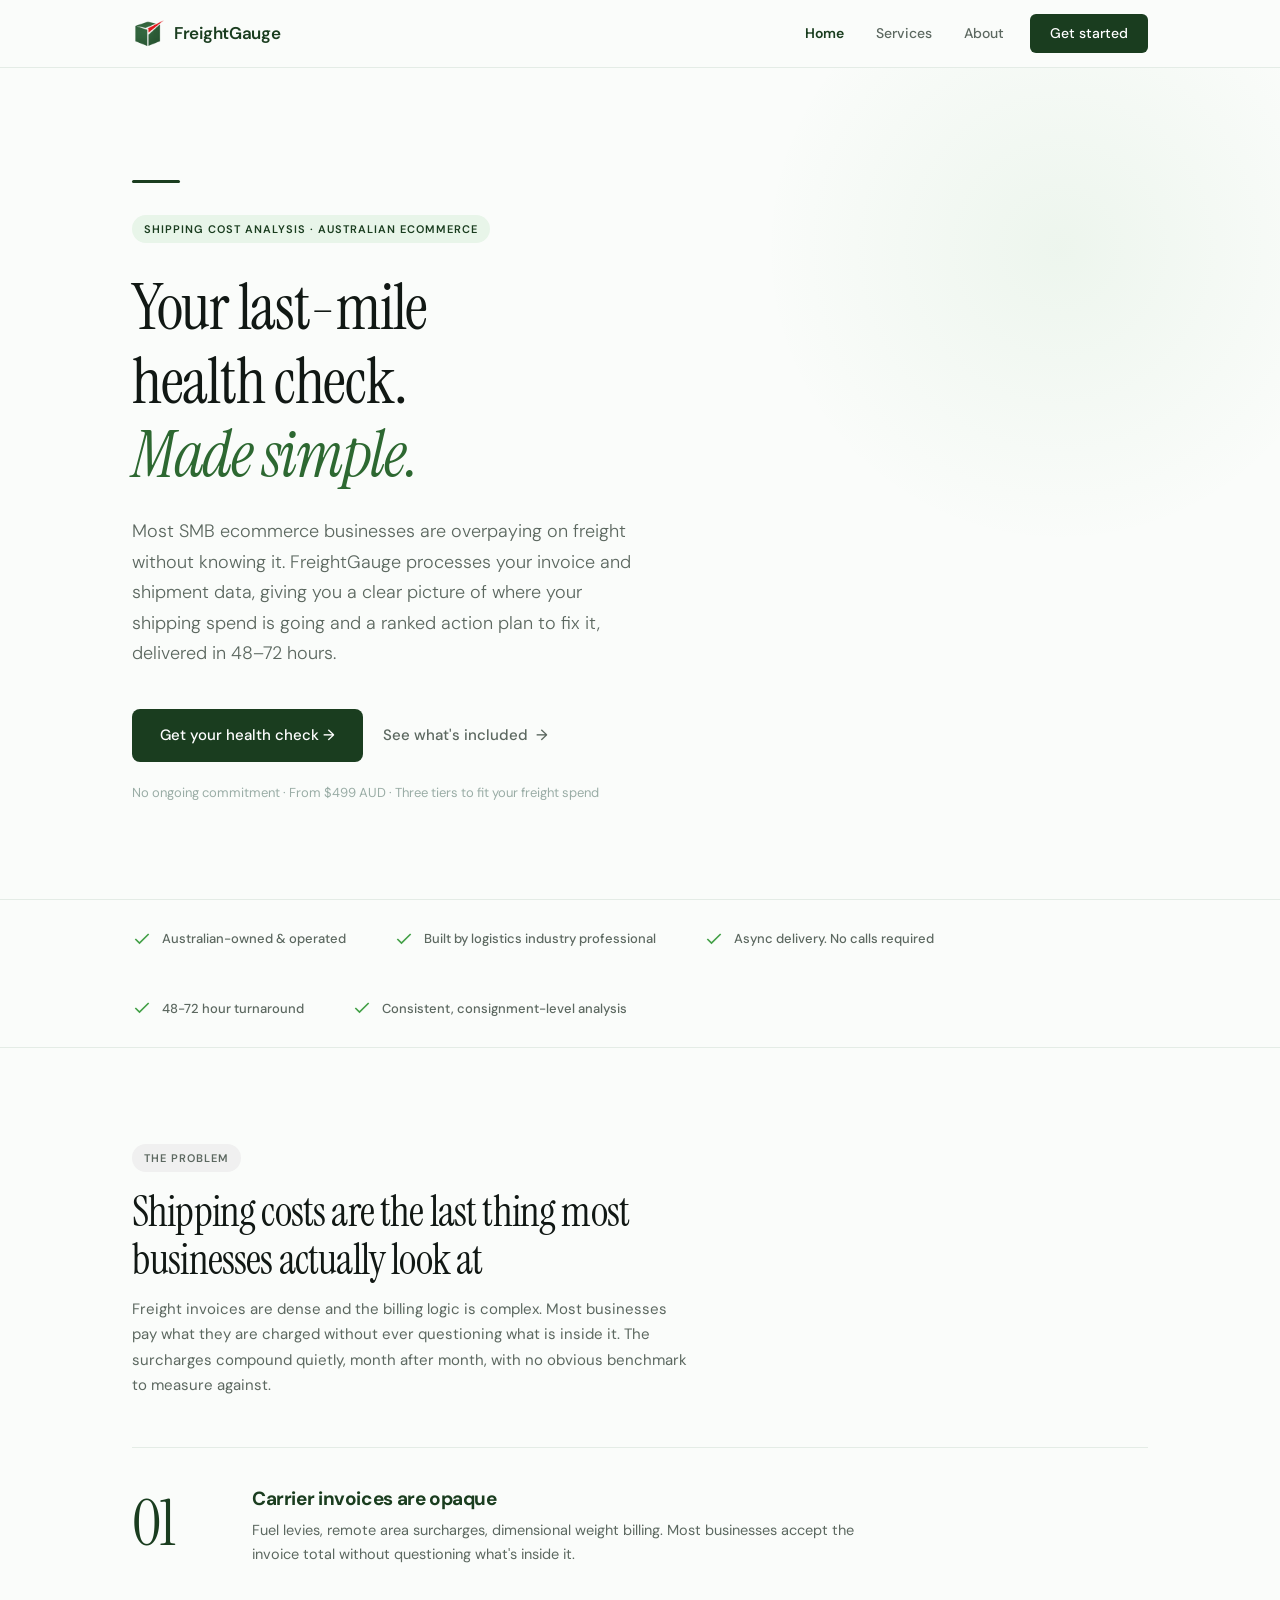
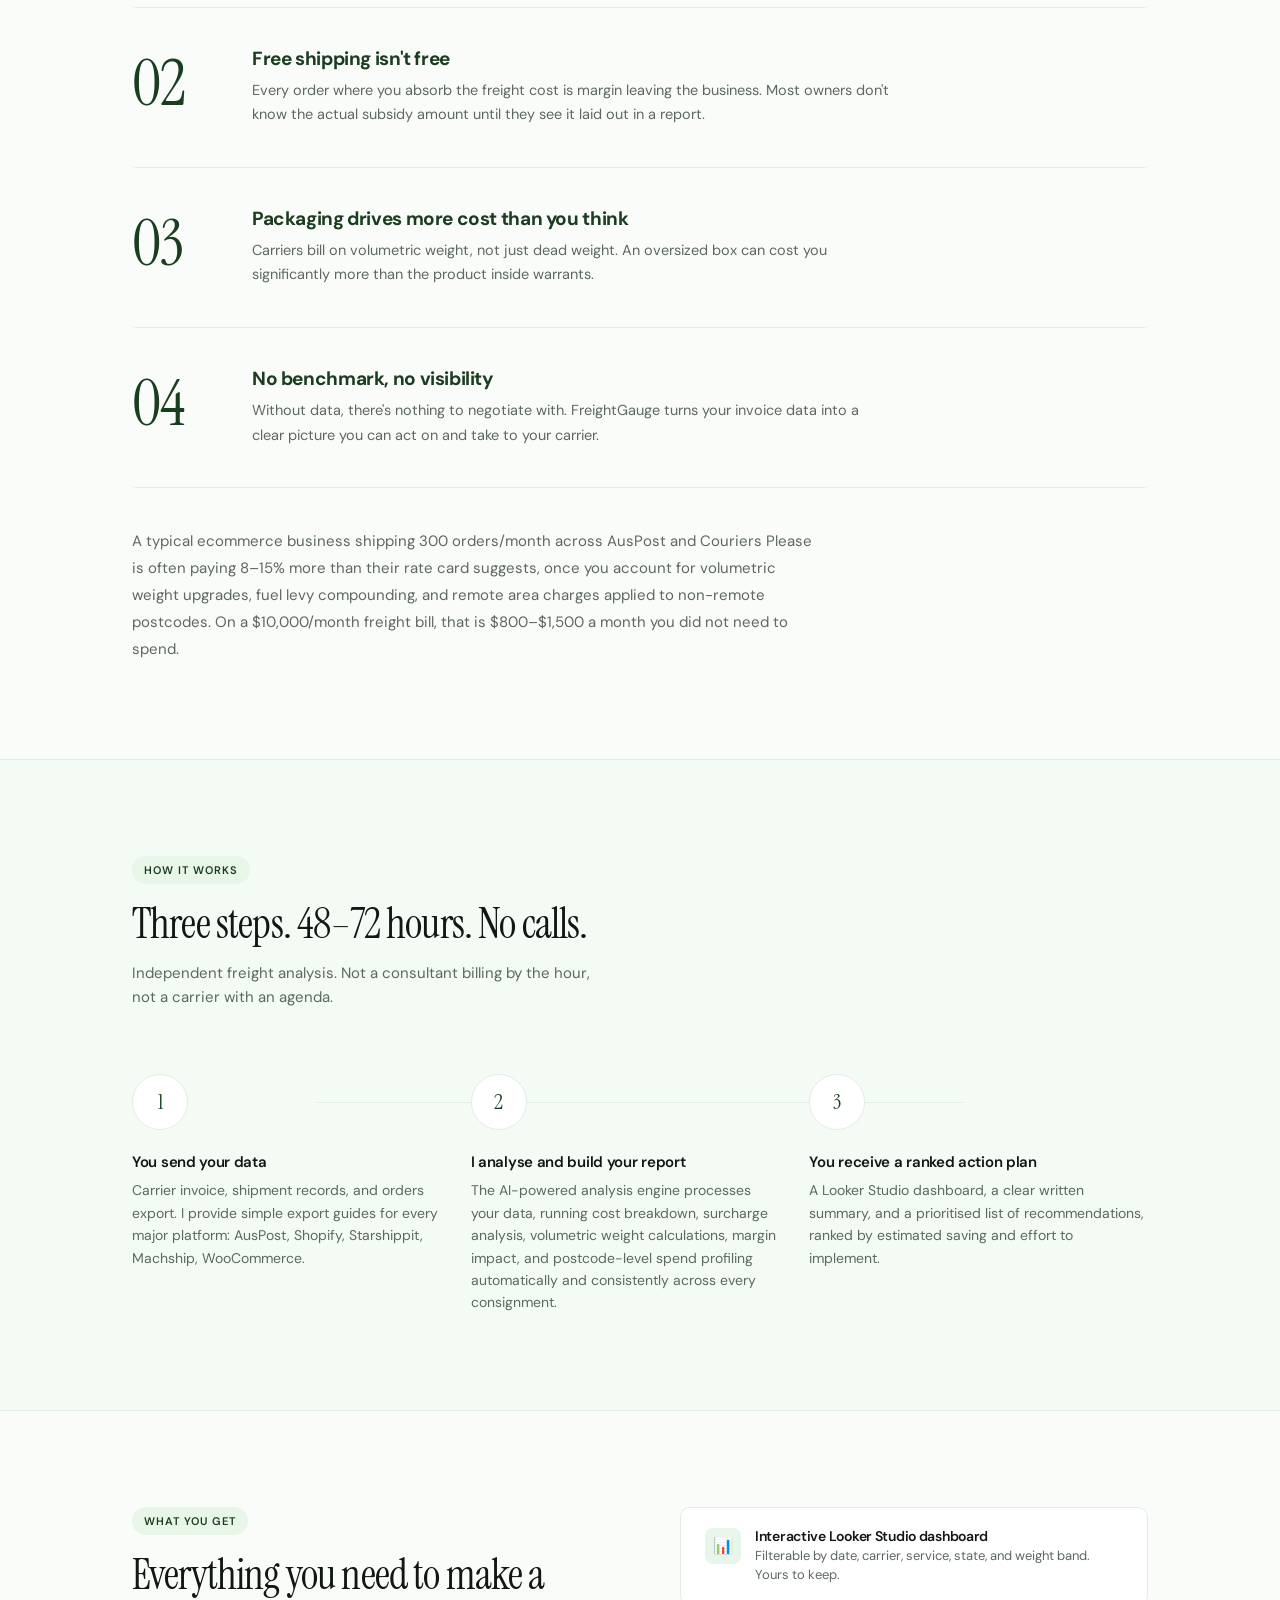
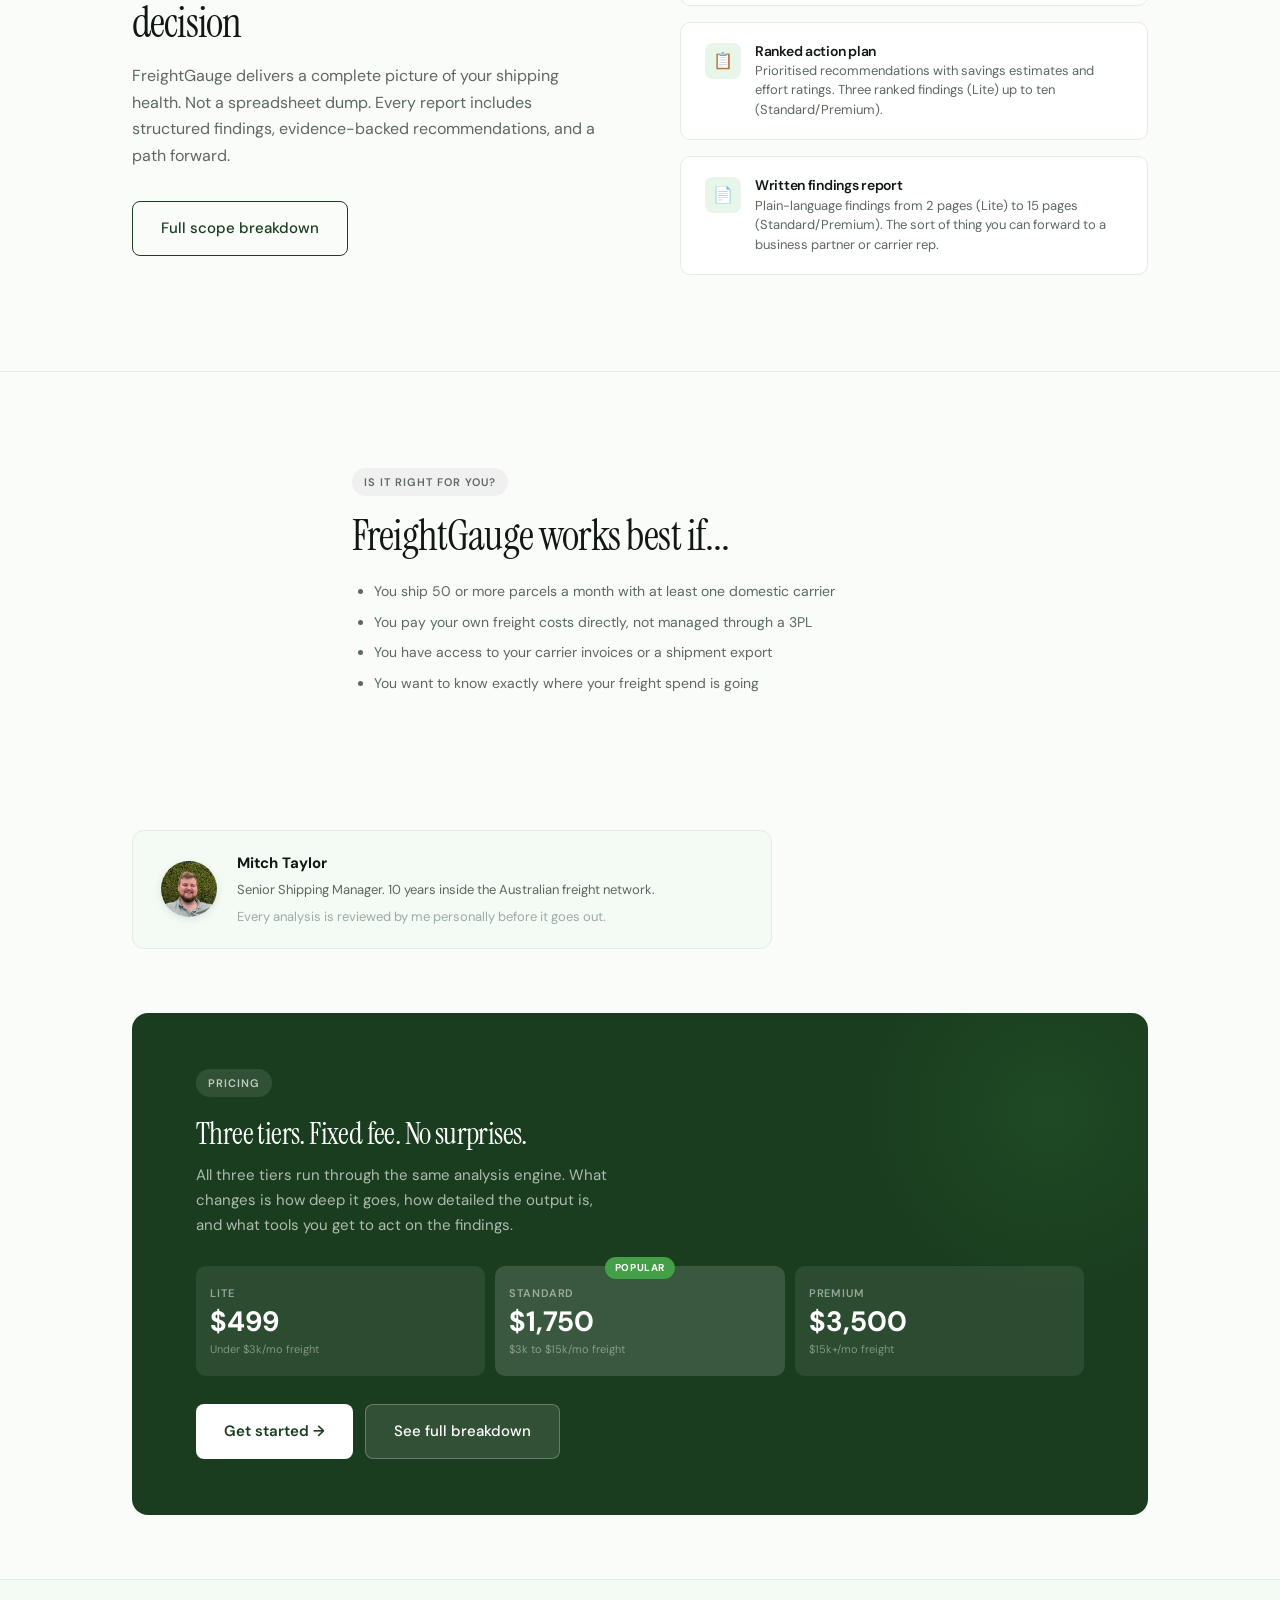
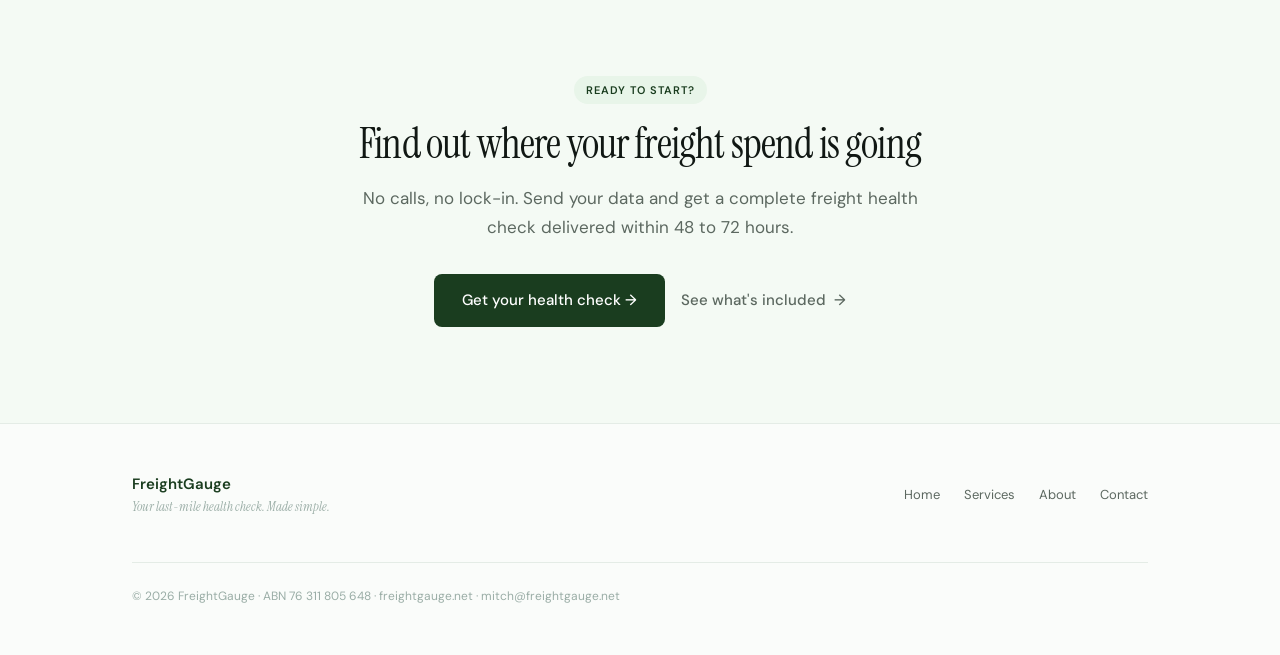
==== index.html @ 8be28e4c "Fix fade-up visibility (DOMContentLoaded + rAF fallback), title to Senior Shipping Manager" ====
<!DOCTYPE html>
<html lang="en-AU">
<head>
  <meta charset="UTF-8">
  <meta name="viewport" content="width=device-width, initial-scale=1.0">
  <title>FreightGauge: Your Last-Mile Health Check</title>
  <meta name="description" content="FreightGauge delivers independent shipping cost analysis for Australian ecommerce businesses. Find out where your freight spend is leaking, and what to do about it.">
  <link rel="icon" type="image/x-icon" href="favicon.ico">
  <link rel="icon" type="image/png" sizes="32x32" href="favicon-32.png">
  <link rel="icon" type="image/png" sizes="16x16" href="favicon-16.png">
  <link rel="apple-touch-icon" sizes="180x180" href="apple-touch-icon.png">
  <meta name="theme-color" content="#1a3d1f">
  <meta property="og:title" content="FreightGauge: Your Last-Mile Health Check">
  <meta property="og:description" content="Freight analysis for Australian ecommerce. Three tiers from $499 AUD. Delivered in 48 to 72 hours.">
  <meta property="og:url" content="https://www.freightgauge.net">
  <meta property="og:type" content="website">
  <meta property="og:image" content="https://www.freightgauge.net/FreightGauge%20Logo.png">
  <meta name="twitter:card" content="summary">
  <link rel="stylesheet" href="style.css">
  <style>
    /* ── HOME-SPECIFIC ── */
    .hero {
      padding: 112px 0 96px;
      position: relative;
      overflow: hidden;
    }
    .hero::before {
      content: '';
      position: absolute;
      top: -120px; right: -80px;
      width: 600px; height: 600px;
      background: radial-gradient(circle, rgba(67,160,71,0.07) 0%, transparent 70%);
      pointer-events: none;
    }
    .hero-label { margin-bottom: 28px; }
    .hero-headline {
      max-width: 760px;
      margin-bottom: 24px;
    }
    .hero-headline em {
      font-style: italic;
      color: var(--fg-mid);
    }
    .hero-sub {
      font-size: 18px;
      color: var(--ink-muted);
      max-width: 520px;
      line-height: 1.7;
      margin-bottom: 40px;
      font-weight: 300;
    }
    .hero-actions {
      display: flex;
      align-items: center;
      gap: 20px;
      flex-wrap: wrap;
    }
    .hero-note {
      font-size: 13px;
      color: var(--ink-faint);
      margin-top: 20px;
    }

    /* Decorative rule */
    .accent-rule {
      width: 48px; height: 3px;
      background: var(--fg-dark);
      margin-bottom: 32px;
      border-radius: 2px;
    }

    /* ── TRUST BAR ── */
    .trust-bar {
      padding: 28px 0;
      border-top: 1px solid var(--border);
      border-bottom: 1px solid var(--border);
    }
    .trust-bar-inner {
      display: flex;
      align-items: center;
      gap: 48px;
      flex-wrap: wrap;
    }
    .trust-item {
      display: flex;
      align-items: center;
      gap: 10px;
      font-size: 13px;
      color: var(--ink-muted);
      font-weight: 500;
    }
    .trust-icon {
      width: 20px; height: 20px;
      color: var(--fg-acc);
      flex-shrink: 0;
    }

    /* ── HOW IT WORKS ── */
    .steps {
      display: grid;
      grid-template-columns: repeat(3, 1fr);
      gap: 0;
      position: relative;
    }
    .steps::before {
      content: '';
      position: absolute;
      top: 28px; left: calc(16.66% + 16px); right: calc(16.66% + 16px);
      height: 1px;
      background: var(--border);
    }
    .step {
      padding: 0 32px 0 0;
    }
    .step:last-child { padding-right: 0; }
    .step-num {
      width: 56px; height: 56px;
      border-radius: 50%;
      border: 1px solid var(--border);
      background: var(--white);
      display: flex; align-items: center; justify-content: center;
      font-family: 'Instrument Serif', serif;
      font-size: 22px;
      color: var(--fg-dark);
      margin-bottom: 24px;
      position: relative;
      z-index: 1;
    }
    .step h4 {
      font-family: 'DM Sans', sans-serif;
      font-weight: 600;
      font-size: 15px;
      color: var(--ink);
      margin-bottom: 8px;
    }
    .step p {
      font-size: 14px;
      line-height: 1.6;
    }

    /* ── WHAT YOU GET ── */
    .deliverable-list {
      list-style: none;
      display: flex;
      flex-direction: column;
      gap: 16px;
    }
    .deliverable-list li {
      display: flex;
      align-items: flex-start;
      gap: 14px;
      padding: 20px 24px;
      background: var(--white);
      border: 1px solid var(--border);
      border-radius: var(--radius);
      transition: border-color 0.15s;
    }
    .deliverable-list li:hover { border-color: var(--fg-acc); }
    .deliverable-icon {
      width: 36px; height: 36px;
      background: var(--fg-light);
      border-radius: 8px;
      display: flex; align-items: center; justify-content: center;
      font-size: 16px;
      flex-shrink: 0;
    }
    .deliverable-list li h4 {
      font-family: 'DM Sans', sans-serif;
      font-weight: 600;
      font-size: 14px;
      margin-bottom: 2px;
      color: var(--ink);
    }
    .deliverable-list li p {
      font-size: 13px;
      line-height: 1.5;
    }

    /* ── PRICING BLOCK ── */
    .pricing-card {
      background: var(--fg-dark);
      border-radius: 16px;
      padding: 56px 64px;
      display: grid;
      grid-template-columns: 1fr;
      gap: 48px;
      align-items: center;
      position: relative;
      overflow: hidden;
    }
    .pricing-card::before {
      content: '';
      position: absolute;
      top: -100px; right: -100px;
      width: 400px; height: 400px;
      background: radial-gradient(circle, rgba(67,160,71,0.12) 0%, transparent 65%);
    }
    .pricing-price {
      font-family: 'Instrument Serif', serif;
      font-size: 72px;
      color: white;
      line-height: 1;
      letter-spacing: -2px;
    }
    .pricing-price sup {
      font-size: 28px;
      vertical-align: super;
      letter-spacing: 0;
    }
    .pricing-label {
      font-size: 13px;
      color: rgba(255,255,255,0.5);
      margin-top: 6px;
      font-weight: 500;
    }
    .pricing-card h3 {
      font-family: 'Instrument Serif', serif;
      font-size: 30px;
      color: white;
      margin-bottom: 12px;
    }
    .pricing-card p {
      color: rgba(255,255,255,0.65);
      font-size: 15px;
      margin-bottom: 28px;
      max-width: 420px;
    }
    .pricing-includes {
      display: flex;
      flex-wrap: wrap;
      gap: 8px;
    }
    .pricing-tag {
      background: rgba(255,255,255,0.1);
      color: rgba(255,255,255,0.8);
      font-size: 12px;
      font-weight: 500;
      padding: 5px 12px;
      border-radius: 20px;
    }
    .btn-white {
      background: white;
      color: var(--fg-dark);
      font-weight: 600;
    }
    .btn-white:hover {
      background: var(--fg-light);
      transform: translateY(-1px);
      box-shadow: 0 4px 16px rgba(0,0,0,0.15);
    }

    /* ── PROBLEM SECTION ── */
    .problem-list { border-top: 1px solid var(--border); }
    .problem-row {
      display: grid;
      grid-template-columns: 80px 1fr;
      gap: 40px;
      align-items: start;
      padding: 40px 0;
      border-bottom: 1px solid var(--border);
      border-radius: 4px;
      transition: background 0.15s;
    }
    .problem-row:hover { background: var(--fg-xlight); }
    .problem-num-large {
      font-family: 'Instrument Serif', serif;
      font-size: 64px;
      color: var(--fg-dark);
      line-height: 1;
      padding-top: 4px;
      letter-spacing: -1px;
    }
    .problem-num-large span { color: var(--fg-dark); }
    .problem-row h4 {
      font-family: 'DM Sans', sans-serif;
      font-weight: 700;
      font-size: 19px;
      color: var(--fg-dark);
      margin-bottom: 8px;
    }
    .problem-row p { font-size: 14.5px; line-height: 1.7; max-width: 640px; }

    @media (max-width: 768px) {
      .hero { padding: 72px 0 64px; }
      .steps { grid-template-columns: 1fr; gap: 32px; }
      .steps::before { display: none; }
      .step { padding: 0; }
      .pricing-card { grid-template-columns: 1fr; padding: 36px 28px; gap: 32px; }
      .problem-list { border-top: none; }
      .problem-row { grid-template-columns: 48px 1fr; gap: 20px; padding: 28px 0; }
      .problem-num-large { font-size: 36px; }
    }

    /* ── DELIVERS GRID (What you get 2-col) ── */
    .delivers-grid {
      display: grid;
      grid-template-columns: 1fr 1fr;
      gap: 80px;
      align-items: start;
    }
    /* ── PRICING MINI TIERS ── */
    .pricing-tiers-mini {
      display: grid;
      grid-template-columns: repeat(3, 1fr);
      gap: 10px;
      margin: 24px 0 28px;
    }
    @media (max-width: 768px) {
      .delivers-grid { grid-template-columns: 1fr; gap: 40px; }
    }
    @media (max-width: 480px) {
      .pricing-tiers-mini { grid-template-columns: 1fr; gap: 8px; }
    }
    </style>
</head>
<body>

<!-- NAV -->
<nav class="nav">
  <div class="nav-inner">
    <a href="index.html" class="nav-brand">
      <img src="FreightGauge%20Logo.png" alt="FreightGauge" style="height:32px; width:auto; display:block;">
      FreightGauge
    </a>
    <div class="nav-links">
      <a href="index.html" class="nav-link active">Home</a>
      <a href="services.html" class="nav-link">Services</a>
      <a href="about.html" class="nav-link">About</a>
      <a href="contact.html" class="nav-cta nav-link">Get started</a>
    </div>
    <div class="nav-burger" id="burger">
      <span></span><span></span><span></span>
    </div>
  </div>
</nav>
<div class="mobile-nav" id="mobileNav">
  <a href="index.html">Home</a>
  <a href="services.html">Services</a>
  <a href="about.html">About</a>
  <a href="contact.html" class="nav-cta">Get started</a>
</div>

<div class="page">

  <!-- HERO -->
  <section class="hero">
    <div class="container">
      <div class="accent-rule"></div>
      <div class="label label-green hero-label">Shipping cost analysis · Australian ecommerce</div>
      <h1 class="hero-headline fade-up">
        Your last-mile<br>health check.<br><em>Made simple.</em>
      </h1>
      <p class="hero-sub fade-up fade-up-delay-1">
        Most SMB ecommerce businesses are overpaying on freight without knowing it. FreightGauge processes your invoice and shipment data, giving you a clear picture of where your shipping spend is going and a ranked action plan to fix it, delivered in 48–72 hours.
      </p>
      <div class="hero-actions fade-up fade-up-delay-2">
        <a href="contact.html" class="btn btn-primary">Get your health check →</a>
        <a href="services.html" class="btn btn-ghost">See what's included</a>
      </div>
      <p class="hero-note fade-up fade-up-delay-3">No ongoing commitment · From $499 AUD · Three tiers to fit your freight spend</p>
    </div>
  </section>

  <!-- TRUST BAR -->
  <div class="trust-bar">
    <div class="container">
      <div class="trust-bar-inner">
        <div class="trust-item">
          <svg class="trust-icon" viewBox="0 0 24 24" fill="none" stroke="currentColor" stroke-width="2"><polyline points="20 6 9 17 4 12"></polyline></svg>
          Australian-owned & operated
        </div>
        <div class="trust-item">
          <svg class="trust-icon" viewBox="0 0 24 24" fill="none" stroke="currentColor" stroke-width="2"><polyline points="20 6 9 17 4 12"></polyline></svg>
          Built by logistics industry professional
        </div>
        <div class="trust-item">
          <svg class="trust-icon" viewBox="0 0 24 24" fill="none" stroke="currentColor" stroke-width="2"><polyline points="20 6 9 17 4 12"></polyline></svg>
          Async delivery. No calls required
        </div>
        <div class="trust-item">
          <svg class="trust-icon" viewBox="0 0 24 24" fill="none" stroke="currentColor" stroke-width="2"><polyline points="20 6 9 17 4 12"></polyline></svg>
          48-72 hour turnaround
        </div>
        <div class="trust-item">
          <svg class="trust-icon" viewBox="0 0 24 24" fill="none" stroke="currentColor" stroke-width="2"><polyline points="20 6 9 17 4 12"></polyline></svg>
          Consistent, consignment-level analysis
        </div>
      </div>
    </div>
  </div>

  <!-- PROBLEM -->
  <section class="section">
    <div class="container">
      <div class="fade-up" style="margin-bottom:48px; max-width:560px;">
        <div class="label label-muted" style="margin-bottom:16px;">The problem</div>
        <h2>Shipping costs are the last thing most businesses actually look at</h2>
        <p style="margin-top:12px; font-size:15px; color:var(--ink-muted); line-height:1.7;">Freight invoices are dense and the billing logic is complex. Most businesses pay what they are charged without ever questioning what is inside it. The surcharges compound quietly, month after month, with no obvious benchmark to measure against.</p>
      </div>
      <div class="problem-list fade-up fade-up-delay-1">
        <div class="problem-row">
          <div class="problem-num-large"><span>01</span></div>
          <div>
            <h4>Carrier invoices are opaque</h4>
            <p>Fuel levies, remote area surcharges, dimensional weight billing. Most businesses accept the invoice total without questioning what's inside it.</p>
          </div>
        </div>
        <div class="problem-row">
          <div class="problem-num-large"><span>02</span></div>
          <div>
            <h4>Free shipping isn't free</h4>
            <p>Every order where you absorb the freight cost is margin leaving the business. Most owners don't know the actual subsidy amount until they see it laid out in a report.</p>
          </div>
        </div>
        <div class="problem-row">
          <div class="problem-num-large"><span>03</span></div>
          <div>
            <h4>Packaging drives more cost than you think</h4>
            <p>Carriers bill on volumetric weight, not just dead weight. An oversized box can cost you significantly more than the product inside warrants.</p>
          </div>
        </div>
        <div class="problem-row">
          <div class="problem-num-large"><span>04</span></div>
          <div>
            <h4>No benchmark, no visibility</h4>
            <p>Without data, there's nothing to negotiate with. FreightGauge turns your invoice data into a clear picture you can act on and take to your carrier.</p>
          </div>
        </div>
      </div>
      <div class="fade-up fade-up-delay-2" style="margin-top:40px; max-width:680px;">
        <p style="font-size:15px; line-height:1.8; color:var(--ink-muted);">A typical ecommerce business shipping 300 orders/month across AusPost and Couriers Please is often paying 8–15% more than their rate card suggests, once you account for volumetric weight upgrades, fuel levy compounding, and remote area charges applied to non-remote postcodes. On a $10,000/month freight bill, that is $800–$1,500 a month you did not need to spend.</p>
      </div>
    </div>
  </section>

  <!-- HOW IT WORKS -->
  <section class="section" style="background: var(--fg-xlight); border-top: 1px solid var(--border); border-bottom: 1px solid var(--border);">
    <div class="container">
      <div class="fade-up" style="margin-bottom:64px; max-width:480px;">
        <div class="label label-green" style="margin-bottom:16px;">How it works</div>
        <h2>Three steps. 48–72 hours. No calls.</h2>
        <p style="font-size:15px; color:var(--ink-muted); margin-top:12px;">Independent freight analysis. Not a consultant billing by the hour, not a carrier with an agenda.</p>
      </div>
      <div class="steps">
        <div class="step fade-up">
          <div class="step-num">1</div>
          <h4>You send your data</h4>
          <p>Carrier invoice, shipment records, and orders export. I provide simple export guides for every major platform: AusPost, Shopify, Starshippit, Machship, WooCommerce.</p>
        </div>
        <div class="step fade-up fade-up-delay-1">
          <div class="step-num">2</div>
          <h4>I analyse and build your report</h4>
          <p>The AI-powered analysis engine processes your data, running cost breakdown, surcharge analysis, volumetric weight calculations, margin impact, and postcode-level spend profiling automatically and consistently across every consignment.</p>
        </div>
        <div class="step fade-up fade-up-delay-2">
          <div class="step-num">3</div>
          <h4>You receive a ranked action plan</h4>
          <p>A Looker Studio dashboard, a clear written summary, and a prioritised list of recommendations, ranked by estimated saving and effort to implement.</p>
        </div>
      </div>
    </div>
  </section>

  <!-- WHAT YOU GET -->
  <section class="section">
    <div class="container">
      <div class="delivers-grid">
        <div class="fade-up">
          <div class="label label-green" style="margin-bottom:16px;">What you get</div>
          <h2 style="margin-bottom:16px;">Everything you need to make a decision</h2>
          <p style="font-size:16px; margin-bottom:32px;">FreightGauge delivers a complete picture of your shipping health. Not a spreadsheet dump. Every report includes structured findings, evidence-backed recommendations, and a path forward.</p>
          <a href="services.html" class="btn btn-outline">Full scope breakdown</a>
        </div>
        <ul class="deliverable-list fade-up fade-up-delay-1">
          <li>
            <div class="deliverable-icon">📊</div>
            <div>
              <h4>Interactive Looker Studio dashboard</h4>
              <p>Filterable by date, carrier, service, state, and weight band. Yours to keep.</p>
            </div>
          </li>
          <li>
            <div class="deliverable-icon">📋</div>
            <div>
              <h4>Ranked action plan</h4>
              <p>Prioritised recommendations with savings estimates and effort ratings. Three ranked findings (Lite) up to ten (Standard/Premium).</p>
            </div>
          </li>
          <li>
            <div class="deliverable-icon">📄</div>
            <div>
              <h4>Written findings report</h4>
              <p>Plain-language findings from 2 pages (Lite) to 15 pages (Standard/Premium). The sort of thing you can forward to a business partner or carrier rep.</p>
            </div>
          </li>
        </ul>
      </div>
    </div>
  </section>

  <!-- IS FREIGHTGAUGE RIGHT FOR YOU -->
  <section class="section" style="border-top: 1px solid var(--border);">
    <div class="container" style="max-width:640px;">
      <div class="fade-up">
        <div class="label label-muted" style="margin-bottom:16px;">Is it right for you?</div>
        <h2 style="margin-bottom:20px;">FreightGauge works best if...</h2>
        <ul class="check-list">
          <li>You ship 50 or more parcels a month with at least one domestic carrier</li>
          <li>You pay your own freight costs directly, not managed through a 3PL</li>
          <li>You have access to your carrier invoices or a shipment export</li>
          <li>You want to know exactly where your freight spend is going</li>
        </ul>
      </div>
    </div>
  </section>

  <!-- MITCH CREDIBILITY -->
  <div style="padding:40px 0 0;">
    <div class="container">
      <div class="fade-up" style="display:flex; align-items:center; gap:20px; background:var(--fg-xlight); border:1px solid var(--border); border-radius:12px; padding:20px 28px; max-width:640px;">
        <img src="Mitch.jpg" alt="Mitch Taylor" style="width:56px; height:56px; border-radius:50%; object-fit:cover; flex-shrink:0; box-shadow:0 2px 8px rgba(0,0,0,0.1);">
        <div>
          <div style="font-family:'DM Sans',sans-serif; font-weight:700; font-size:15px; color:var(--ink); margin-bottom:3px;">Mitch Taylor</div>
          <div style="font-size:13px; color:var(--ink-muted); margin-bottom:6px;">Senior Shipping Manager. 10 years inside the Australian freight network.</div>
          <div style="font-size:13px; color:var(--ink-faint);">Every analysis is reviewed by me personally before it goes out.</div>
        </div>
      </div>
    </div>
  </div>

  <!-- PRICING -->
  <section class="section-sm">
    <div class="container">
      <div class="pricing-card fade-up">
        <div style="grid-template-columns:1fr;">
          <div class="label" style="background:rgba(255,255,255,0.1); color:rgba(255,255,255,0.7); margin-bottom:20px;">Pricing</div>
          <h3>Three tiers. Fixed fee. No surprises.</h3>
          <p>All three tiers run through the same analysis engine. What changes is how deep it goes, how detailed the output is, and what tools you get to act on the findings.</p>
          <div class="pricing-tiers-mini">
            <div style="background:rgba(255,255,255,0.08); border-radius:10px; padding:18px 14px;">
              <div style="font-size:11px; font-weight:600; text-transform:uppercase; letter-spacing:0.08em; color:rgba(255,255,255,0.5); margin-bottom:6px;">Lite</div>
              <div style="font-size:28px; font-weight:700; color:white; line-height:1;">$499</div>
              <div style="font-size:11px; color:rgba(255,255,255,0.4); margin-top:4px;">Under $3k/mo freight</div>
            </div>
            <div style="background:rgba(255,255,255,0.14); border-radius:10px; padding:18px 14px; position:relative;">
              <div style="position:absolute; top:-9px; left:50%; transform:translateX(-50%); background:#43a047; color:white; font-size:10px; font-weight:700; padding:3px 10px; border-radius:20px; white-space:nowrap; text-transform:uppercase; letter-spacing:0.06em;">Popular</div>
              <div style="font-size:11px; font-weight:600; text-transform:uppercase; letter-spacing:0.08em; color:rgba(255,255,255,0.5); margin-bottom:6px;">Standard</div>
              <div style="font-size:28px; font-weight:700; color:white; line-height:1;">$1,750</div>
              <div style="font-size:11px; color:rgba(255,255,255,0.4); margin-top:4px;">$3k to $15k/mo freight</div>
            </div>
            <div style="background:rgba(255,255,255,0.08); border-radius:10px; padding:18px 14px;">
              <div style="font-size:11px; font-weight:600; text-transform:uppercase; letter-spacing:0.08em; color:rgba(255,255,255,0.5); margin-bottom:6px;">Premium</div>
              <div style="font-size:28px; font-weight:700; color:white; line-height:1;">$3,500</div>
              <div style="font-size:11px; color:rgba(255,255,255,0.4); margin-top:4px;">$15k+/mo freight</div>
            </div>
          </div>
          <div style="display:flex; gap:12px; flex-wrap:wrap;">
            <a href="contact.html" class="btn btn-white">Get started &rarr;</a>
            <a href="services.html" class="btn" style="background:rgba(255,255,255,0.1); color:white; border:1px solid rgba(255,255,255,0.25);">See full breakdown</a>
          </div>
        </div>
      </div>
    </div>
  </section>

</div>

<!-- FINAL CTA -->
<section class="section" style="background: var(--fg-xlight); border-top: 1px solid var(--border);">
  <div class="container" style="text-align:center; max-width:640px; margin:0 auto;">
    <div class="label label-green" style="margin-bottom:16px;">Ready to start?</div>
    <h2 style="margin-bottom:16px;">Find out where your freight spend is going</h2>
    <p style="font-size:17px; color:var(--ink-muted); margin-bottom:32px; line-height:1.7;">No calls, no lock-in. Send your data and get a complete freight health check delivered within 48 to 72 hours.</p>
    <div style="display:flex; gap:16px; justify-content:center; flex-wrap:wrap;">
      <a href="contact.html" class="btn btn-primary">Get your health check &rarr;</a>
      <a href="services.html" class="btn btn-ghost">See what's included</a>
    </div>
  </div>
</section>

<!-- FOOTER -->
<footer class="footer">
  <div class="footer-inner">
    <div>
      <div class="footer-brand">FreightGauge</div>
      <div class="footer-tagline">Your last-mile health check. Made simple.</div>
    </div>
    <div class="footer-links">
      <a href="index.html">Home</a>
      <a href="services.html">Services</a>
      <a href="about.html">About</a>
      <a href="contact.html">Contact</a>
    </div>
    <div class="footer-copy">
      © 2026 FreightGauge · ABN 76 311 805 648 · freightgauge.net · mitch@freightgauge.net
    </div>
  </div>
</footer>

<script src="main.js"></script>
    <!-- Start of HubSpot Embed Code -->
    <script type="text/javascript" id="hs-script-loader" async defer src="//js-api.hs-scripts.com/443225702.js"></script>
    <!-- End of HubSpot Embed Code -->
</body>
</html>
---- style.css ----
/* ═══════════════════════════════════════════════
   FreightGauge — Site Stylesheet
   Refined, minimal. en-AU.
═══════════════════════════════════════════════ */

@import url('https://fonts.googleapis.com/css2?family=Instrument+Serif:ital@0;1&family=DM+Sans:ital,opsz,wght@0,9..40,300;0,9..40,400;0,9..40,500;0,9..40,600;1,9..40,300&display=swap');

:root {
  --ink:        #111814;
  --ink-muted:  #5c6860;
  --ink-faint:  #9aada6;
  --fg-dark:    #1a3d1f;
  --fg-mid:     #2d6831;
  --fg-acc:     #43a047;
  --fg-light:   #e8f5e9;
  --fg-xlight:  #f4faf4;
  --red:        #b71c1c;
  --border:     #e4ece6;
  --bg:         #fafcfa;
  --white:      #ffffff;
  --radius:     10px;
  --max:        1080px;
  --nav-h:      68px;
}

*, *::before, *::after { box-sizing: border-box; margin: 0; padding: 0; }

html { scroll-behavior: smooth; }

body {
  font-family: 'DM Sans', sans-serif;
  background: var(--bg);
  color: var(--ink);
  font-size: 16px;
  line-height: 1.65;
  -webkit-font-smoothing: antialiased;
  min-height: 100vh;
}

/* ── TYPOGRAPHY ── */
h1, h2, h3, h4 {
  font-family: 'Instrument Serif', Georgia, serif;
  font-weight: 400;
  line-height: 1.15;
  letter-spacing: -0.02em;
  color: var(--ink);
}
h1 { font-size: clamp(38px, 5.5vw, 64px); }
h2 { font-size: clamp(28px, 3.5vw, 42px); }
h3 { font-size: clamp(20px, 2.2vw, 26px); }
h4 { font-size: 18px; }

p { color: var(--ink-muted); }
strong { color: var(--ink); font-weight: 600; }

a { color: inherit; text-decoration: none; }

/* ── NAV ── */
.nav {
  position: fixed;
  top: 0; left: 0; right: 0;
  height: var(--nav-h);
  background: rgba(250, 252, 250, 0.92);
  backdrop-filter: blur(12px);
  -webkit-backdrop-filter: blur(12px);
  border-bottom: 1px solid var(--border);
  z-index: 100;
  transition: box-shadow 0.2s;
}
.nav.scrolled { box-shadow: 0 2px 20px rgba(0,0,0,0.06); }
.nav-inner {
  max-width: var(--max);
  margin: 0 auto;
  padding: 0 32px;
  height: 100%;
  display: flex;
  align-items: center;
  justify-content: space-between;
}
.nav-brand {
  display: flex;
  align-items: center;
  gap: 10px;
  font-family: 'DM Sans', sans-serif;
  font-weight: 600;
  font-size: 17px;
  color: var(--fg-dark);
  letter-spacing: -0.3px;
}
.nav-brand-dot {
  width: 8px; height: 8px;
  background: var(--red);
  border-radius: 50%;
  flex-shrink: 0;
}
.nav-links {
  display: flex;
  align-items: center;
  gap: 4px;
}
.nav-link {
  padding: 7px 14px;
  font-size: 14px;
  font-weight: 500;
  color: var(--ink-muted);
  border-radius: 6px;
  transition: all 0.15s;
}
.nav-link:hover { color: var(--ink); background: var(--fg-xlight); }
.nav-link.active { color: var(--fg-dark); font-weight: 600; }
.nav-cta {
  padding: 8px 20px;
  background: var(--fg-dark);
  color: var(--white) !important;
  border-radius: 6px;
  font-size: 14px;
  font-weight: 500;
  transition: background 0.15s;
  margin-left: 8px;
}
.nav-cta:hover { background: var(--fg-mid) !important; }

/* Mobile nav toggle */
.nav-burger {
  display: none;
  flex-direction: column;
  gap: 5px;
  cursor: pointer;
  padding: 4px;
}
.nav-burger span {
  display: block;
  width: 22px; height: 2px;
  background: var(--ink);
  border-radius: 2px;
  transition: all 0.2s;
}
.mobile-nav {
  display: none;
  position: fixed;
  top: var(--nav-h);
  left: 0; right: 0;
  background: var(--white);
  border-bottom: 1px solid var(--border);
  padding: 16px 24px 24px;
  z-index: 99;
  flex-direction: column;
  gap: 4px;
}
.mobile-nav.open { display: flex; }
.mobile-nav a {
  padding: 12px 16px;
  font-size: 15px;
  font-weight: 500;
  color: var(--ink-muted);
  border-radius: 8px;
}
.mobile-nav a:hover { background: var(--fg-xlight); color: var(--fg-dark); }
.mobile-nav .nav-cta {
  margin-top: 8px;
  text-align: center;
  display: block;
  margin-left: 0;
}

/* ── PAGE WRAPPER ── */
.page { padding-top: var(--nav-h); }
.container {
  max-width: var(--max);
  margin: 0 auto;
  padding: 0 32px;
}

/* ── BUTTONS ── */
.btn {
  display: inline-flex;
  align-items: center;
  gap: 8px;
  padding: 14px 28px;
  border-radius: 8px;
  font-size: 15px;
  font-weight: 500;
  cursor: pointer;
  border: none;
  transition: all 0.15s;
  font-family: 'DM Sans', sans-serif;
  text-decoration: none;
}
.btn-primary {
  background: var(--fg-dark);
  color: white;
}
.btn-primary:hover { background: var(--fg-mid); transform: translateY(-1px); box-shadow: 0 4px 16px rgba(26,61,31,0.25); }
.btn-outline {
  background: transparent;
  color: var(--fg-dark);
  border: 1.5px solid var(--fg-dark);
}
.btn-outline:hover { background: var(--fg-xlight); }
.btn-ghost {
  background: transparent;
  color: var(--ink-muted);
  padding: 14px 0;
}
.btn-ghost:hover { color: var(--ink); }
.btn-ghost::after { content: ' →'; }

/* ── LABELS / TAGS ── */
.label {
  display: inline-flex;
  align-items: center;
  gap: 6px;
  font-size: 11px;
  font-weight: 600;
  letter-spacing: 1px;
  text-transform: uppercase;
  padding: 5px 12px;
  border-radius: 20px;
}
.label-green { background: var(--fg-light); color: var(--fg-dark); }
.label-red   { background: #fce8e8; color: var(--red); }
.label-muted { background: #f0f0f0; color: var(--ink-muted); }

/* ── DIVIDER ── */
.divider {
  height: 1px;
  background: var(--border);
  margin: 0;
}

/* ── SECTION SPACING ── */
.section { padding: 96px 0; }
.section-sm { padding: 64px 0; }
.section-lg { padding: 128px 0; }

/* ── FOOTER ── */
.footer {
  border-top: 1px solid var(--border);
  padding: 48px 0;
  margin-top: 0;
}
.footer-inner {
  max-width: var(--max);
  margin: 0 auto;
  padding: 0 32px;
  display: flex;
  align-items: center;
  justify-content: space-between;
  flex-wrap: wrap;
  gap: 20px;
}
.footer-brand {
  font-weight: 600;
  font-size: 15px;
  color: var(--fg-dark);
}
.footer-tagline {
  font-size: 13px;
  color: var(--ink-faint);
  font-style: italic;
  font-family: 'Instrument Serif', serif;
}
.footer-links {
  display: flex;
  gap: 24px;
}
.footer-links a {
  font-size: 13px;
  color: var(--ink-muted);
  transition: color 0.15s;
}
.footer-links a:hover { color: var(--fg-dark); }
.footer-copy {
  font-size: 12px;
  color: var(--ink-faint);
  width: 100%;
  margin-top: 24px;
  padding-top: 24px;
  border-top: 1px solid var(--border);
}

/* ── CARDS ── */
.card {
  background: var(--white);
  border: 1px solid var(--border);
  border-radius: var(--radius);
  padding: 32px;
  transition: box-shadow 0.2s, transform 0.2s;
}
.card:hover { box-shadow: 0 8px 32px rgba(0,0,0,0.07); transform: translateY(-2px); }

/* ── GRID ── */
.grid-2 { display: grid; grid-template-columns: 1fr 1fr; gap: 24px; }
.grid-3 { display: grid; grid-template-columns: repeat(3, 1fr); gap: 24px; }

/* ── PAGE HERO ── */
.page-hero {
  padding: 80px 0 64px;
  border-bottom: 1px solid var(--border);
}

/* ── ANIMATIONS ── */
.fade-up {
  opacity: 0;
  transform: translateY(24px);
  transition: opacity 0.6s ease, transform 0.6s ease;
}
.fade-up.visible {
  opacity: 1;
  transform: translateY(0);
}
.fade-up-delay-1 { transition-delay: 0.1s; }
.fade-up-delay-2 { transition-delay: 0.2s; }
.fade-up-delay-3 { transition-delay: 0.3s; }


/* ── CHECK LIST (contact page qualifying list) ── */
.check-list {
  list-style: disc;
  padding-left: 22px;
  display: flex;
  flex-direction: column;
  gap: 8px;
}
.check-list li {
  font-size: 14px;
  color: var(--ink-muted);
  line-height: 1.6;
}

/* ── RESPONSIVE ── */
@media (max-width: 768px) {
  .nav-links { display: none; }
  .nav-burger { display: flex; }
  .container { padding: 0 20px; }
  .grid-2, .grid-3 { grid-template-columns: 1fr; }
  .section { padding: 64px 0; }
  .page-hero { padding: 56px 0 40px; }
  .footer-inner { flex-direction: column; gap: 12px; }
  .footer-links { flex-wrap: wrap; gap: 16px; }
}

@media (max-width: 480px) {
  .section { padding: 48px 0; }
  .container { padding: 0 16px; }
  .btn { font-size: 14px; padding: 12px 22px; }
}
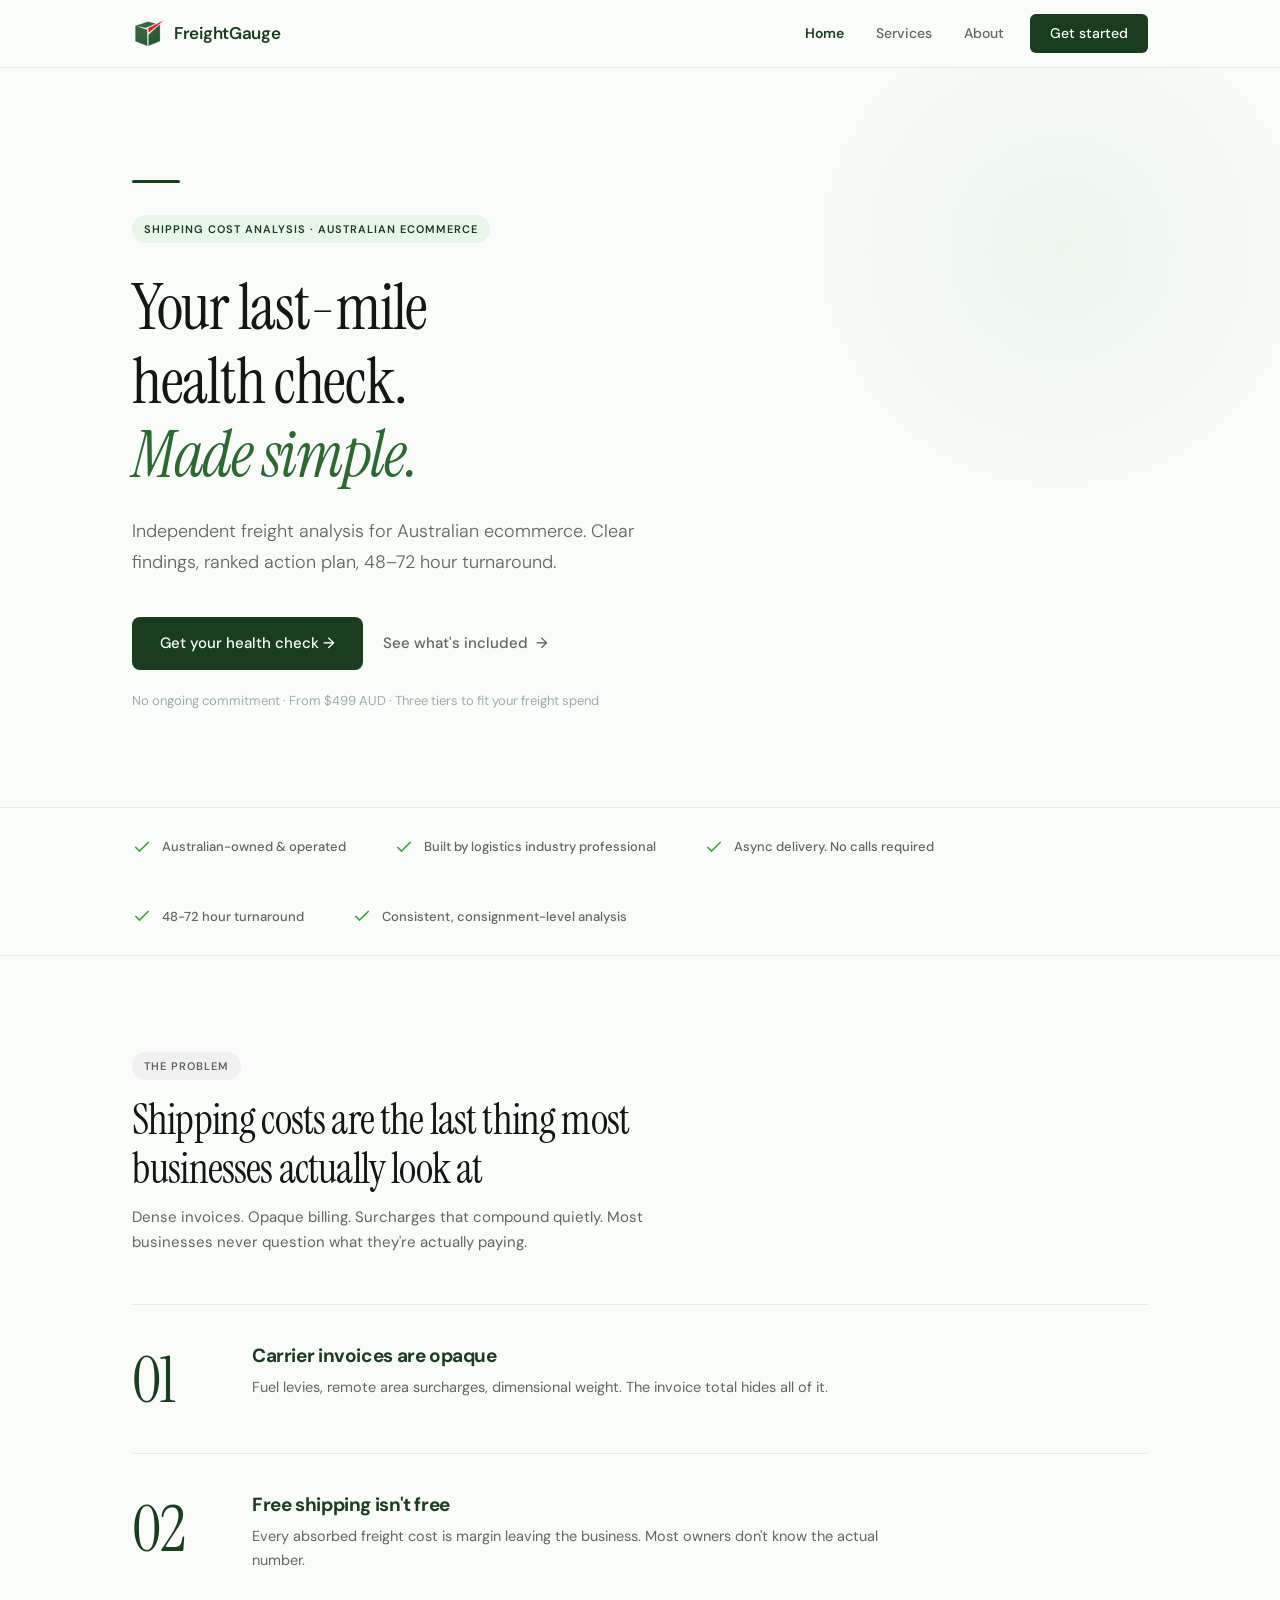
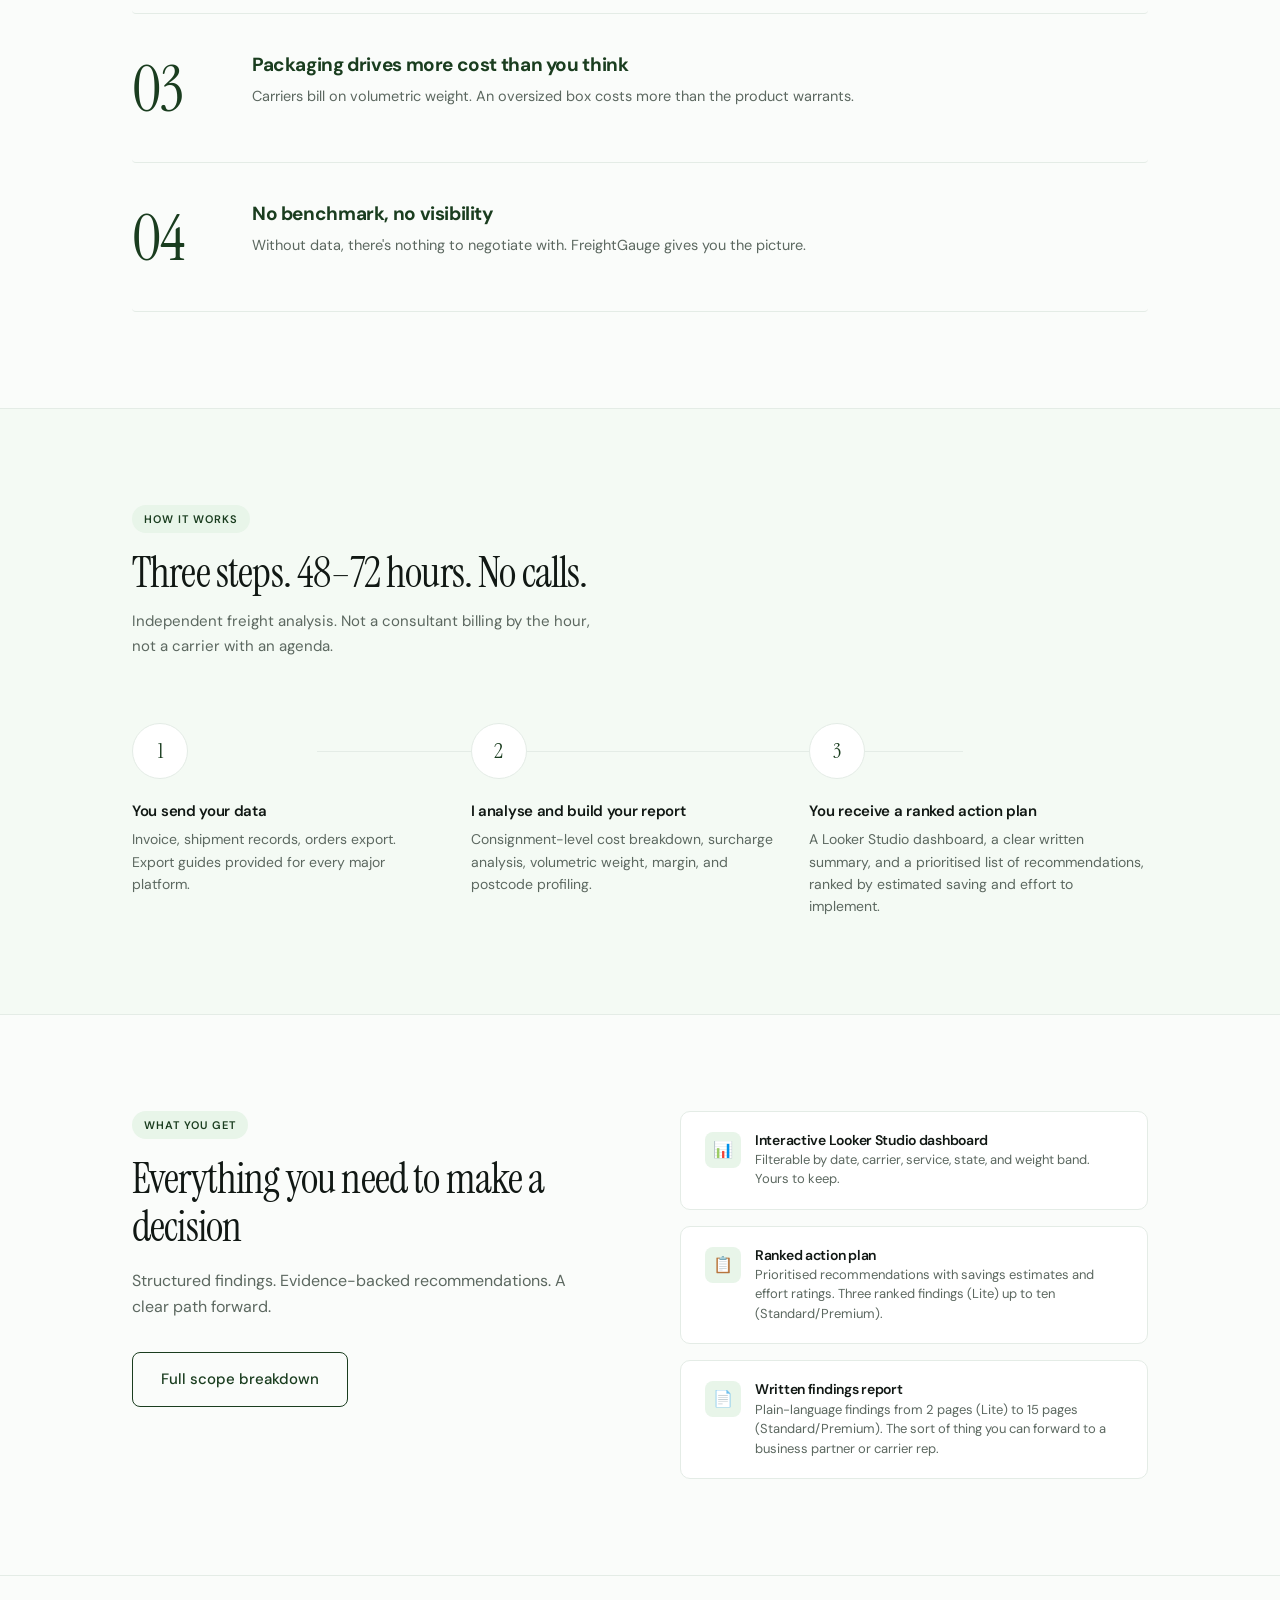
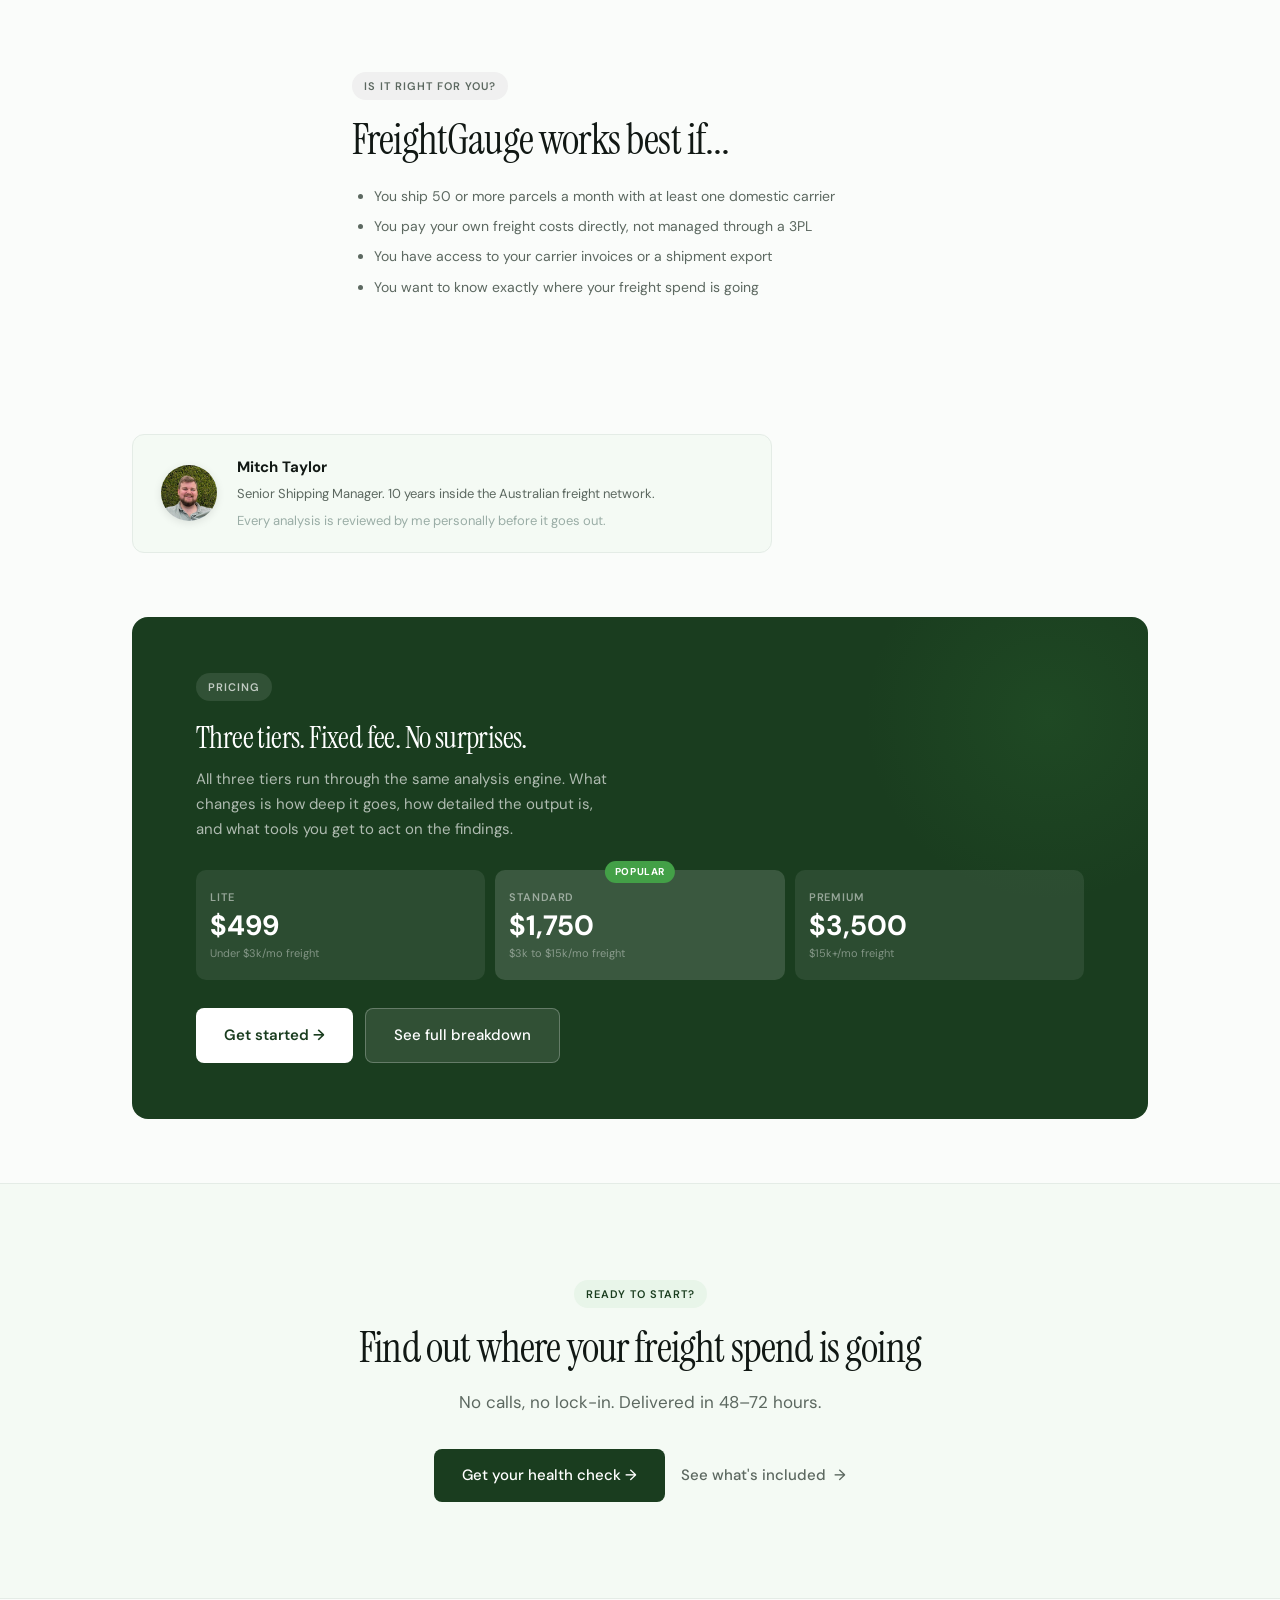
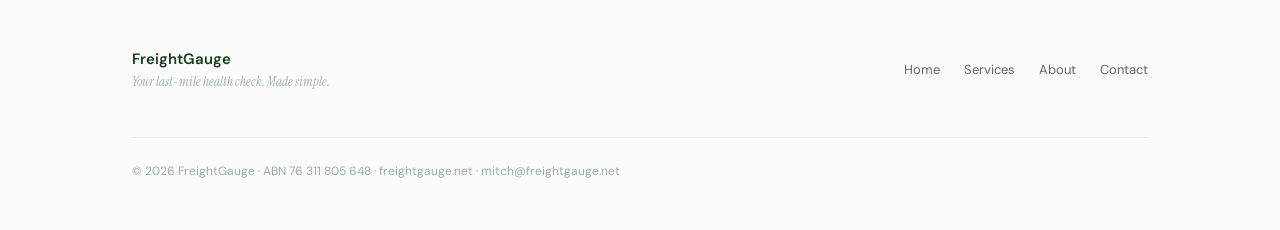
==== commit 934af2b7: "Cut site copy — strip wordiness across all 4 pages, bullets over paragraphs" ====
--- a/index.html
+++ b/index.html
@@ -351,7 +351,7 @@
         Your last-mile<br>health check.<br><em>Made simple.</em>
       </h1>
       <p class="hero-sub fade-up fade-up-delay-1">
-        Most SMB ecommerce businesses are overpaying on freight without knowing it. FreightGauge processes your invoice and shipment data, giving you a clear picture of where your shipping spend is going and a ranked action plan to fix it, delivered in 48–72 hours.
+        Independent freight analysis for Australian ecommerce. Clear findings, ranked action plan, 48–72 hour turnaround.
       </p>
       <div class="hero-actions fade-up fade-up-delay-2">
         <a href="contact.html" class="btn btn-primary">Get your health check →</a>
@@ -395,40 +395,37 @@
       <div class="fade-up" style="margin-bottom:48px; max-width:560px;">
         <div class="label label-muted" style="margin-bottom:16px;">The problem</div>
         <h2>Shipping costs are the last thing most businesses actually look at</h2>
-        <p style="margin-top:12px; font-size:15px; color:var(--ink-muted); line-height:1.7;">Freight invoices are dense and the billing logic is complex. Most businesses pay what they are charged without ever questioning what is inside it. The surcharges compound quietly, month after month, with no obvious benchmark to measure against.</p>
+        <p style="margin-top:12px; font-size:15px; color:var(--ink-muted); line-height:1.7;">Dense invoices. Opaque billing. Surcharges that compound quietly. Most businesses never question what they're actually paying.</p>
       </div>
       <div class="problem-list fade-up fade-up-delay-1">
         <div class="problem-row">
           <div class="problem-num-large"><span>01</span></div>
           <div>
             <h4>Carrier invoices are opaque</h4>
-            <p>Fuel levies, remote area surcharges, dimensional weight billing. Most businesses accept the invoice total without questioning what's inside it.</p>
+            <p>Fuel levies, remote area surcharges, dimensional weight. The invoice total hides all of it.</p>
           </div>
         </div>
         <div class="problem-row">
           <div class="problem-num-large"><span>02</span></div>
           <div>
             <h4>Free shipping isn't free</h4>
-            <p>Every order where you absorb the freight cost is margin leaving the business. Most owners don't know the actual subsidy amount until they see it laid out in a report.</p>
+            <p>Every absorbed freight cost is margin leaving the business. Most owners don't know the actual number.</p>
           </div>
         </div>
         <div class="problem-row">
           <div class="problem-num-large"><span>03</span></div>
           <div>
             <h4>Packaging drives more cost than you think</h4>
-            <p>Carriers bill on volumetric weight, not just dead weight. An oversized box can cost you significantly more than the product inside warrants.</p>
+            <p>Carriers bill on volumetric weight. An oversized box costs more than the product warrants.</p>
           </div>
         </div>
         <div class="problem-row">
           <div class="problem-num-large"><span>04</span></div>
           <div>
             <h4>No benchmark, no visibility</h4>
-            <p>Without data, there's nothing to negotiate with. FreightGauge turns your invoice data into a clear picture you can act on and take to your carrier.</p>
+            <p>Without data, there's nothing to negotiate with. FreightGauge gives you the picture.</p>
           </div>
         </div>
-      </div>
-      <div class="fade-up fade-up-delay-2" style="margin-top:40px; max-width:680px;">
-        <p style="font-size:15px; line-height:1.8; color:var(--ink-muted);">A typical ecommerce business shipping 300 orders/month across AusPost and Couriers Please is often paying 8–15% more than their rate card suggests, once you account for volumetric weight upgrades, fuel levy compounding, and remote area charges applied to non-remote postcodes. On a $10,000/month freight bill, that is $800–$1,500 a month you did not need to spend.</p>
       </div>
     </div>
   </section>
@@ -445,12 +442,12 @@
         <div class="step fade-up">
           <div class="step-num">1</div>
           <h4>You send your data</h4>
-          <p>Carrier invoice, shipment records, and orders export. I provide simple export guides for every major platform: AusPost, Shopify, Starshippit, Machship, WooCommerce.</p>
+          <p>Invoice, shipment records, orders export. Export guides provided for every major platform.</p>
         </div>
         <div class="step fade-up fade-up-delay-1">
           <div class="step-num">2</div>
           <h4>I analyse and build your report</h4>
-          <p>The AI-powered analysis engine processes your data, running cost breakdown, surcharge analysis, volumetric weight calculations, margin impact, and postcode-level spend profiling automatically and consistently across every consignment.</p>
+          <p>Consignment-level cost breakdown, surcharge analysis, volumetric weight, margin, and postcode profiling.</p>
         </div>
         <div class="step fade-up fade-up-delay-2">
           <div class="step-num">3</div>
@@ -468,7 +465,7 @@
         <div class="fade-up">
           <div class="label label-green" style="margin-bottom:16px;">What you get</div>
           <h2 style="margin-bottom:16px;">Everything you need to make a decision</h2>
-          <p style="font-size:16px; margin-bottom:32px;">FreightGauge delivers a complete picture of your shipping health. Not a spreadsheet dump. Every report includes structured findings, evidence-backed recommendations, and a path forward.</p>
+          <p style="font-size:16px; margin-bottom:32px;">Structured findings. Evidence-backed recommendations. A clear path forward.</p>
           <a href="services.html" class="btn btn-outline">Full scope breakdown</a>
         </div>
         <ul class="deliverable-list fade-up fade-up-delay-1">
@@ -570,7 +567,7 @@
   <div class="container" style="text-align:center; max-width:640px; margin:0 auto;">
     <div class="label label-green" style="margin-bottom:16px;">Ready to start?</div>
     <h2 style="margin-bottom:16px;">Find out where your freight spend is going</h2>
-    <p style="font-size:17px; color:var(--ink-muted); margin-bottom:32px; line-height:1.7;">No calls, no lock-in. Send your data and get a complete freight health check delivered within 48 to 72 hours.</p>
+    <p style="font-size:17px; color:var(--ink-muted); margin-bottom:32px; line-height:1.7;">No calls, no lock-in. Delivered in 48–72 hours.</p>
     <div style="display:flex; gap:16px; justify-content:center; flex-wrap:wrap;">
       <a href="contact.html" class="btn btn-primary">Get your health check &rarr;</a>
       <a href="services.html" class="btn btn-ghost">See what's included</a>
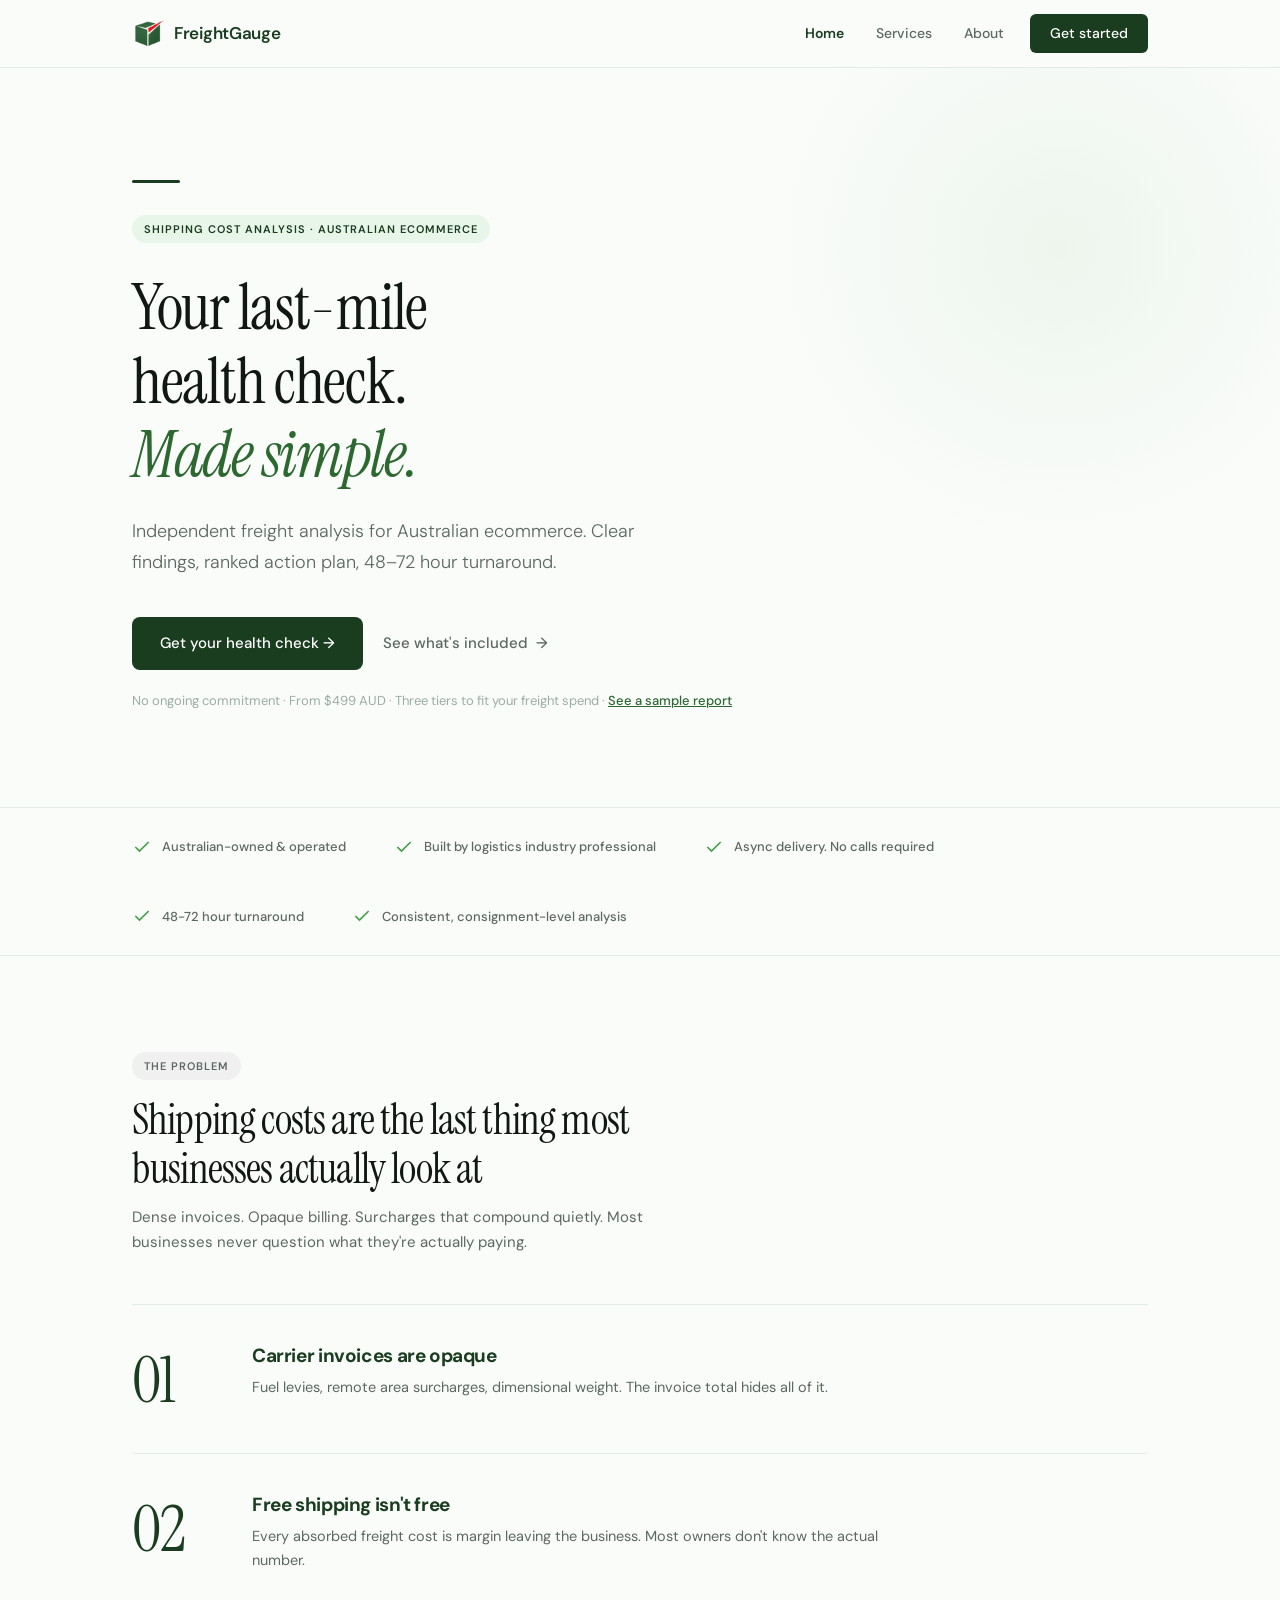
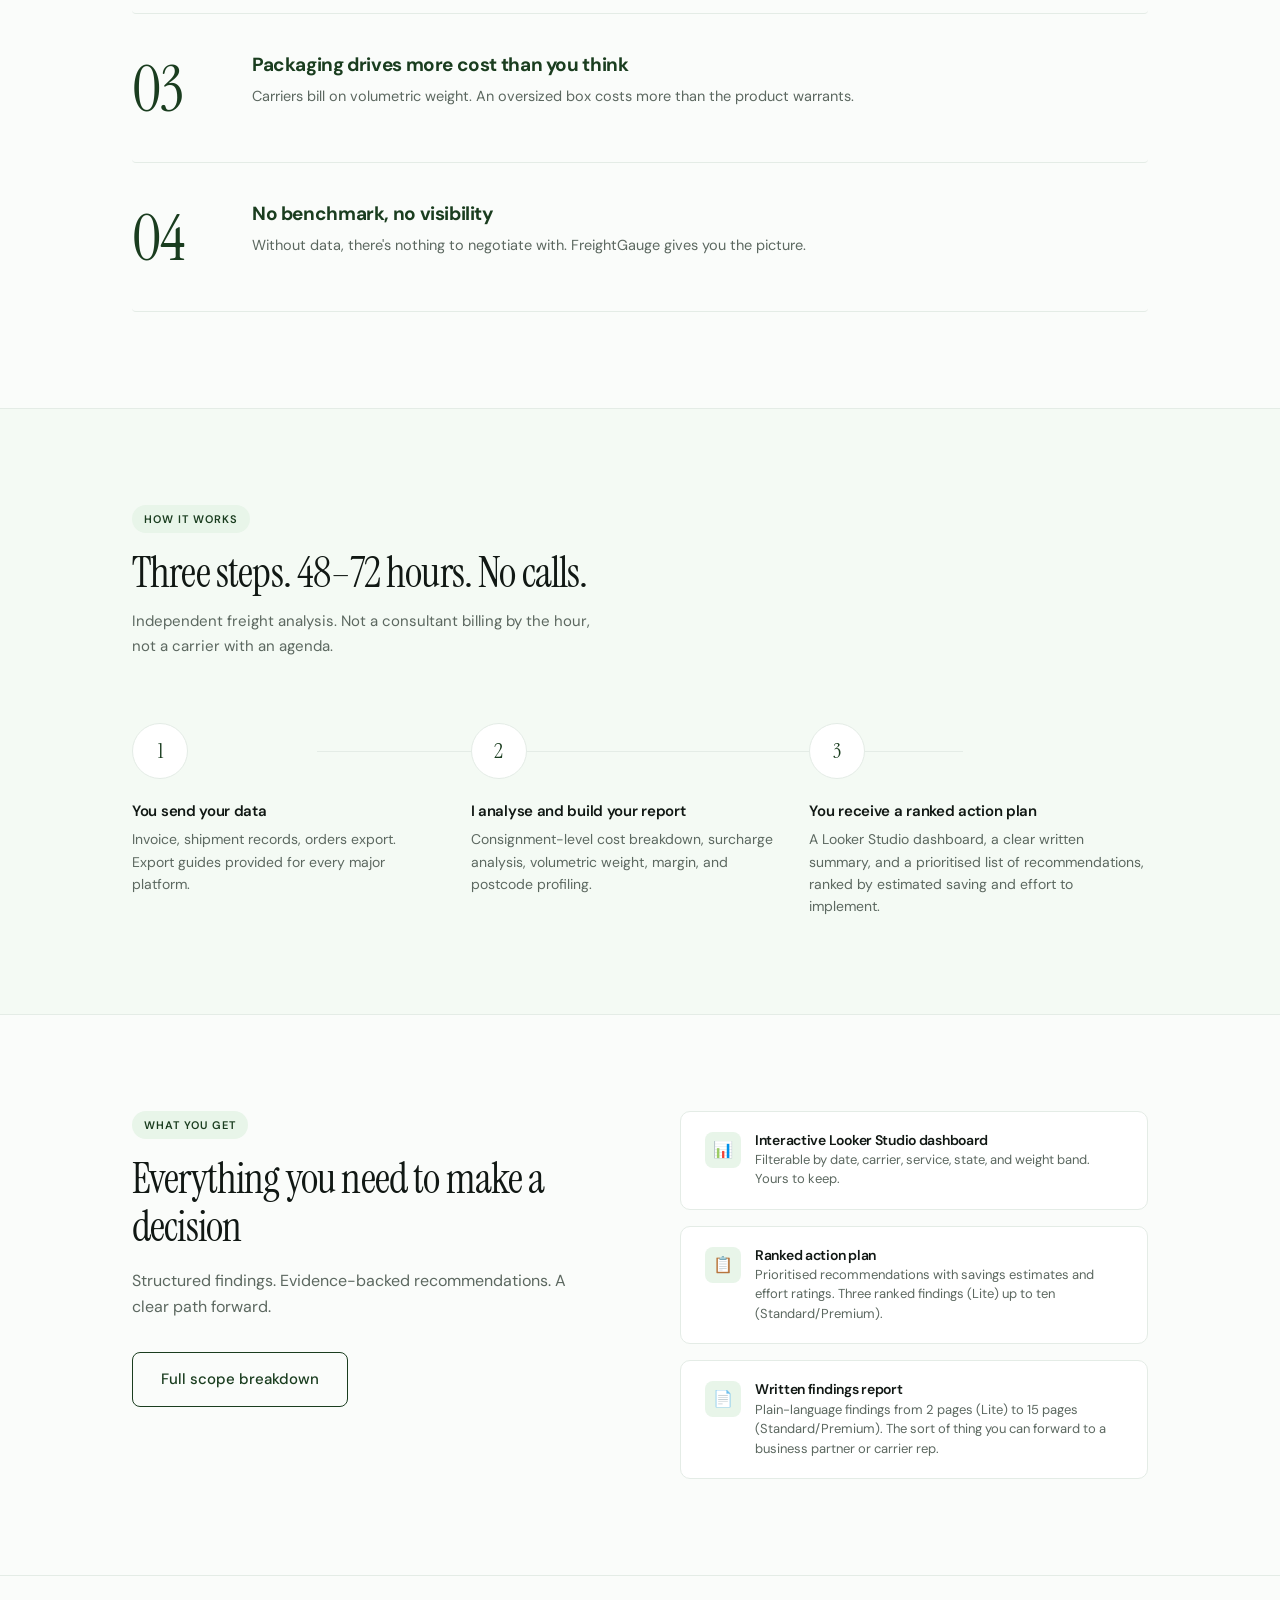
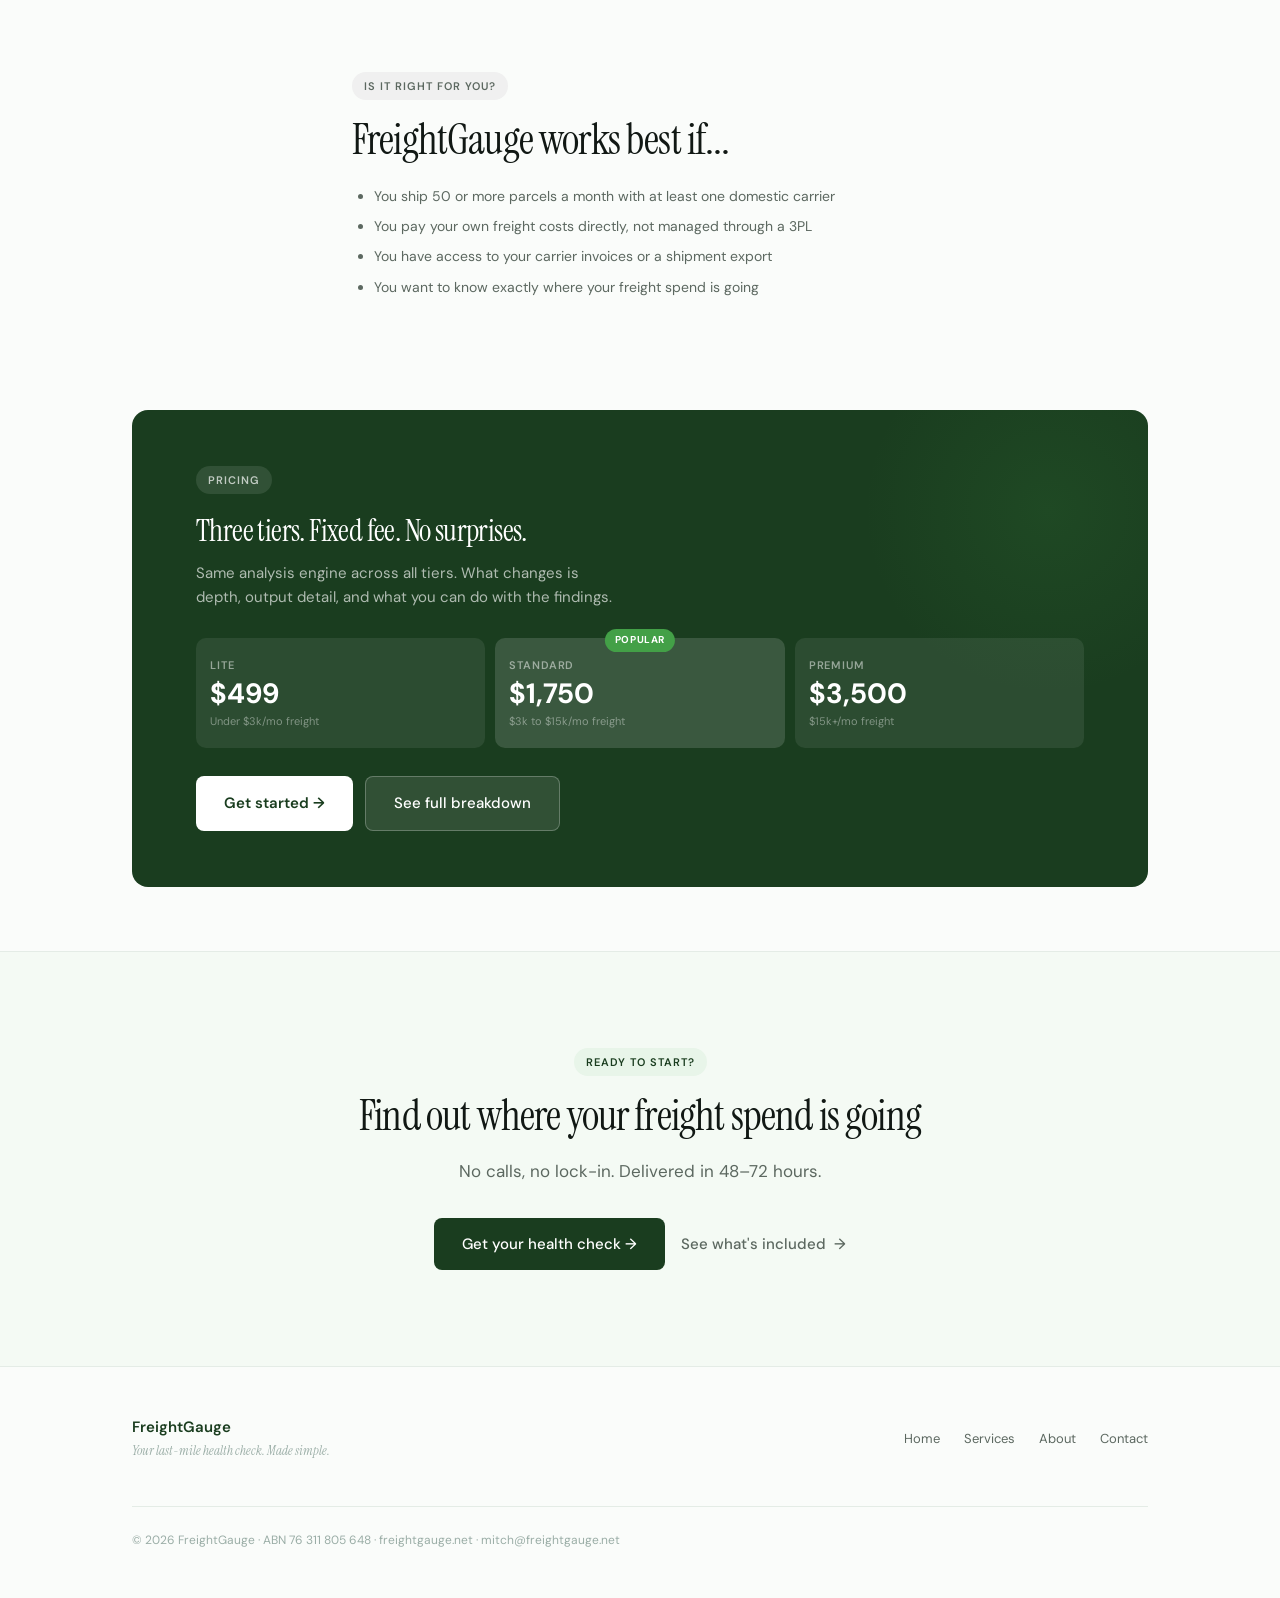
==== commit 9836873a: "Add sample report — FG Styles Co. PDF, mockup images, services page section" ====
--- a/index.html
+++ b/index.html
@@ -357,7 +357,7 @@
         <a href="contact.html" class="btn btn-primary">Get your health check →</a>
         <a href="services.html" class="btn btn-ghost">See what's included</a>
       </div>
-      <p class="hero-note fade-up fade-up-delay-3">No ongoing commitment · From $499 AUD · Three tiers to fit your freight spend</p>
+      <p class="hero-note fade-up fade-up-delay-3">No ongoing commitment · From $499 AUD · Three tiers to fit your freight spend · <a href="services.html#sample" style="color:var(--fg-mid); font-weight:500; text-decoration:underline;">See a sample report</a></p>
     </div>
   </section>
 
@@ -496,7 +496,7 @@
   </section>
 
   <!-- IS FREIGHTGAUGE RIGHT FOR YOU -->
-  <section class="section" style="border-top: 1px solid var(--border);">
+  <section class="section" style="border-top: 1px solid var(--border); padding-bottom: 48px;">
     <div class="container" style="max-width:640px;">
       <div class="fade-up">
         <div class="label label-muted" style="margin-bottom:16px;">Is it right for you?</div>
@@ -511,19 +511,7 @@
     </div>
   </section>
 
-  <!-- MITCH CREDIBILITY -->
-  <div style="padding:40px 0 0;">
-    <div class="container">
-      <div class="fade-up" style="display:flex; align-items:center; gap:20px; background:var(--fg-xlight); border:1px solid var(--border); border-radius:12px; padding:20px 28px; max-width:640px;">
-        <img src="Mitch.jpg" alt="Mitch Taylor" style="width:56px; height:56px; border-radius:50%; object-fit:cover; flex-shrink:0; box-shadow:0 2px 8px rgba(0,0,0,0.1);">
-        <div>
-          <div style="font-family:'DM Sans',sans-serif; font-weight:700; font-size:15px; color:var(--ink); margin-bottom:3px;">Mitch Taylor</div>
-          <div style="font-size:13px; color:var(--ink-muted); margin-bottom:6px;">Senior Shipping Manager. 10 years inside the Australian freight network.</div>
-          <div style="font-size:13px; color:var(--ink-faint);">Every analysis is reviewed by me personally before it goes out.</div>
-        </div>
-      </div>
-    </div>
-  </div>
+
 
   <!-- PRICING -->
   <section class="section-sm">
@@ -532,7 +520,7 @@
         <div style="grid-template-columns:1fr;">
           <div class="label" style="background:rgba(255,255,255,0.1); color:rgba(255,255,255,0.7); margin-bottom:20px;">Pricing</div>
           <h3>Three tiers. Fixed fee. No surprises.</h3>
-          <p>All three tiers run through the same analysis engine. What changes is how deep it goes, how detailed the output is, and what tools you get to act on the findings.</p>
+          <p>Same analysis engine across all tiers. What changes is depth, output detail, and what you can do with the findings.</p>
           <div class="pricing-tiers-mini">
             <div style="background:rgba(255,255,255,0.08); border-radius:10px; padding:18px 14px;">
               <div style="font-size:11px; font-weight:600; text-transform:uppercase; letter-spacing:0.08em; color:rgba(255,255,255,0.5); margin-bottom:6px;">Lite</div>
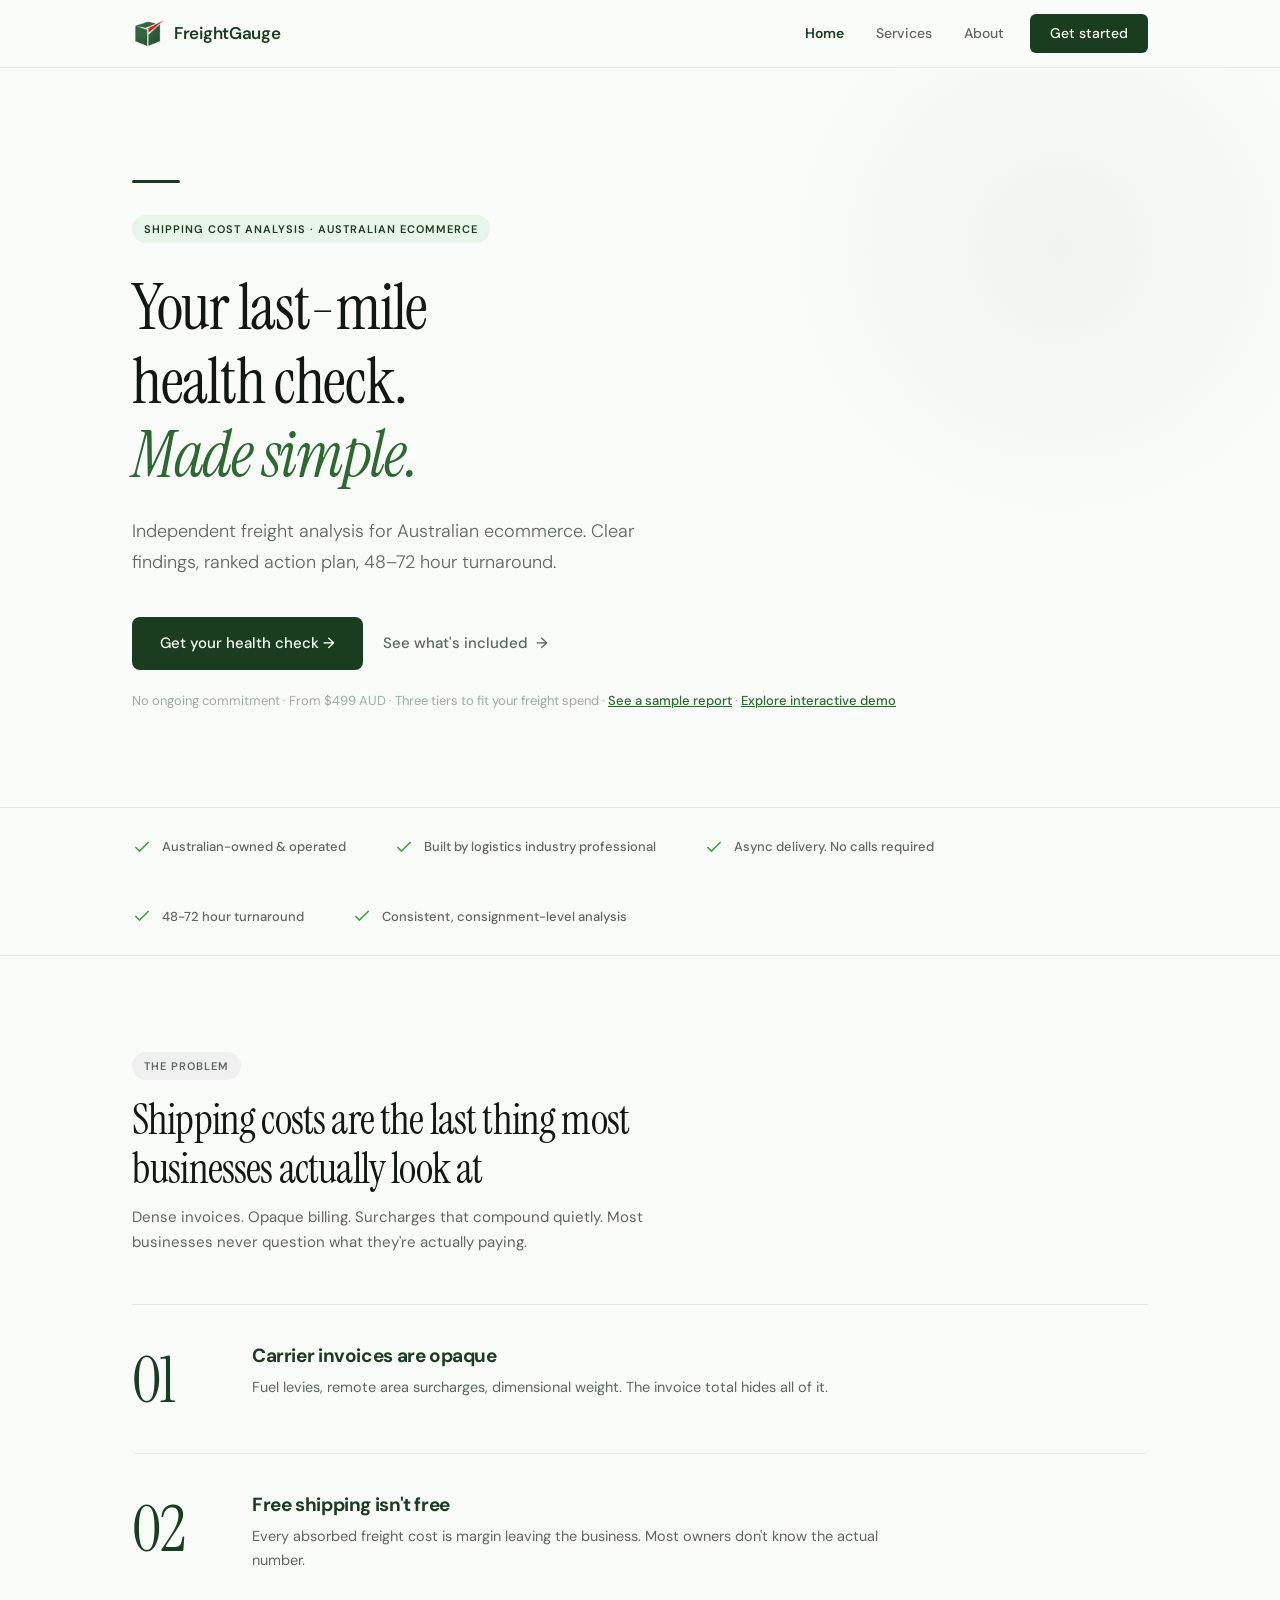
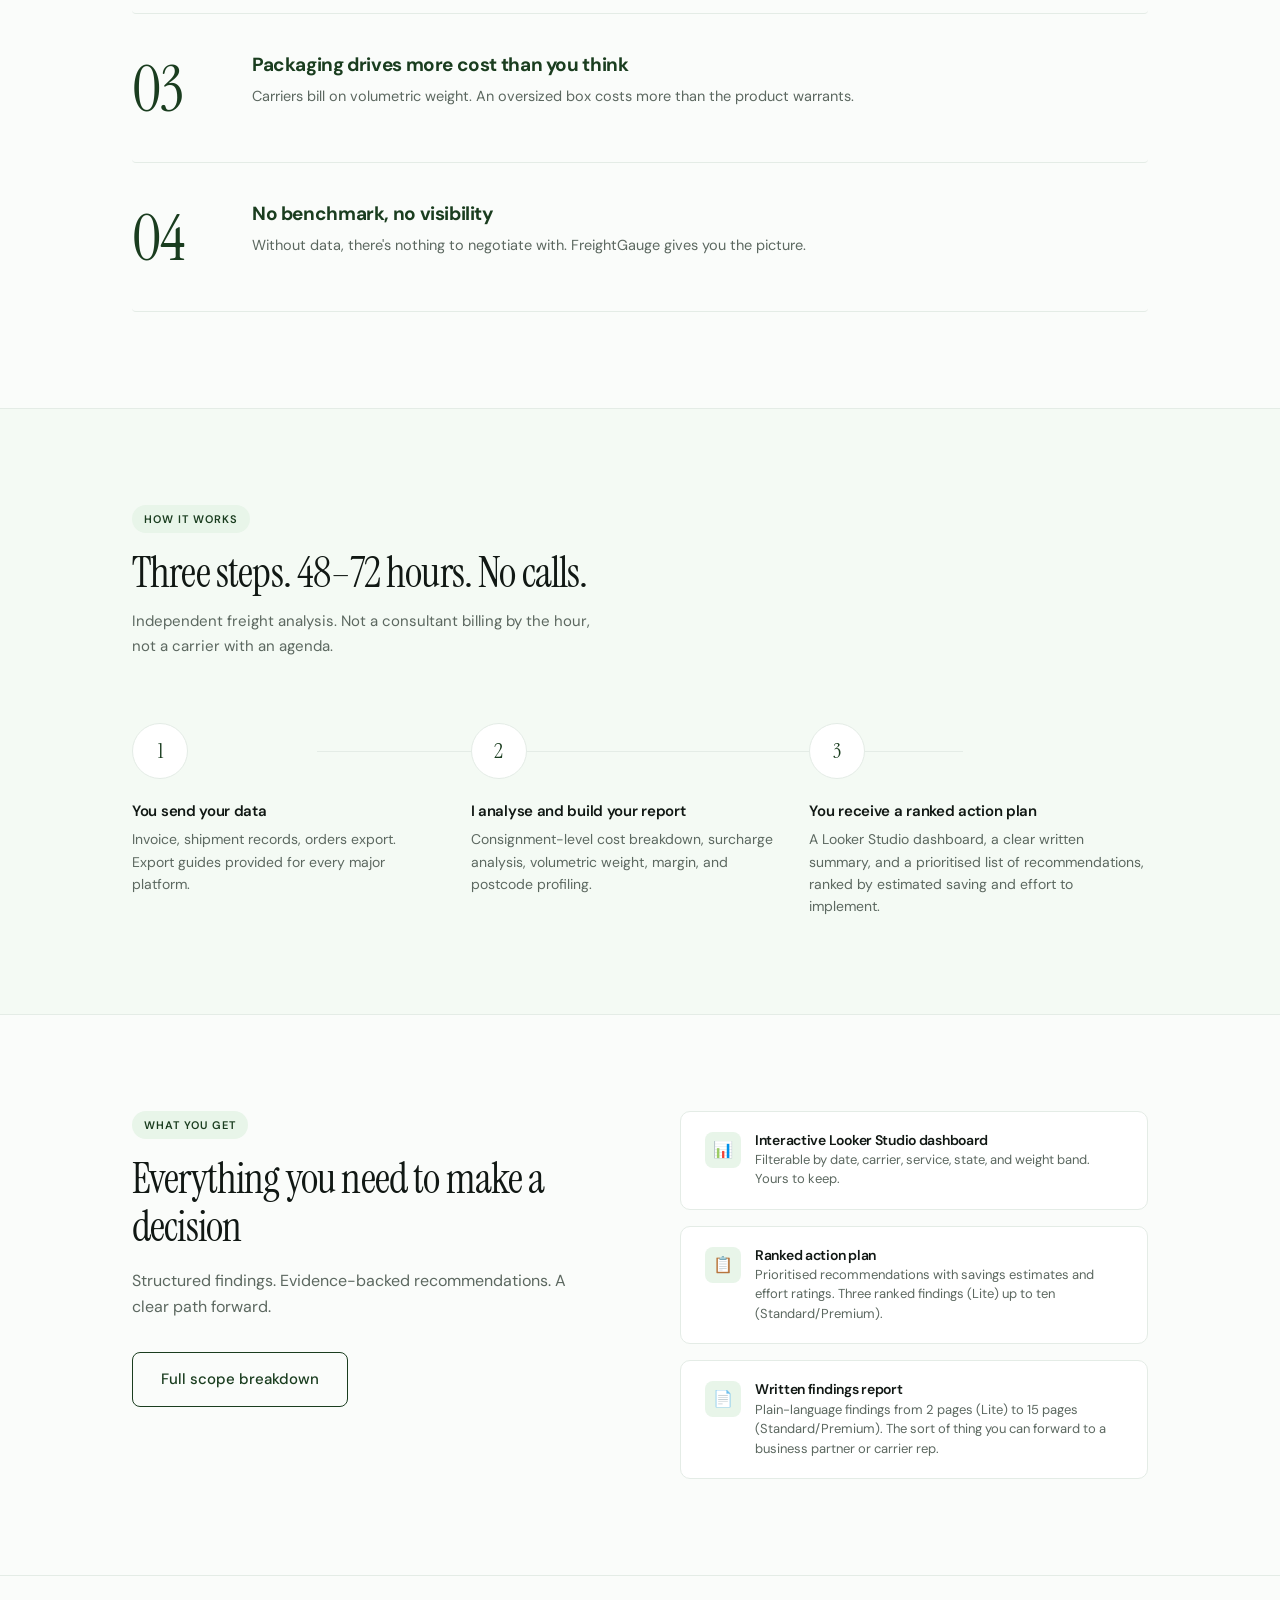
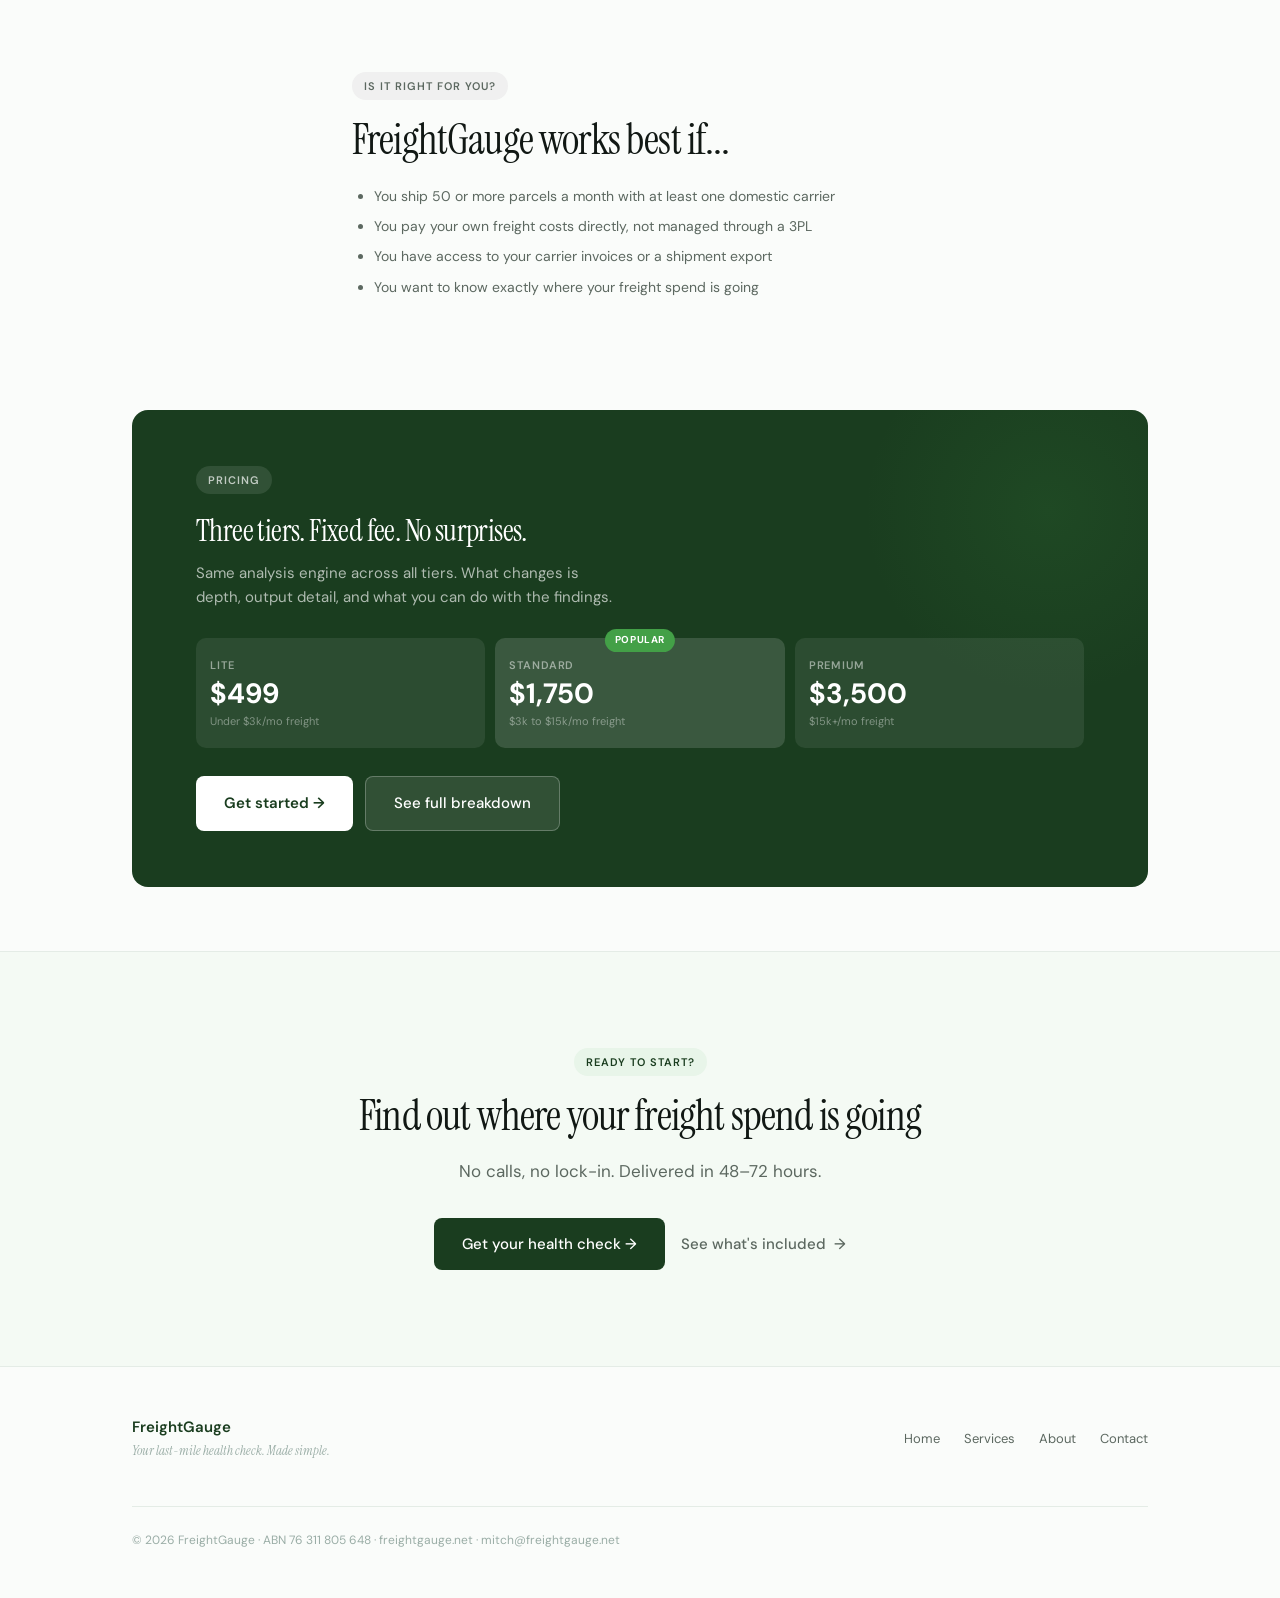
==== commit 0e9333e4: "Add interactive report demo page (demo.html) - Full interactive demo with animated charts, hover too" ====
--- a/index.html
+++ b/index.html
@@ -357,7 +357,7 @@
         <a href="contact.html" class="btn btn-primary">Get your health check →</a>
         <a href="services.html" class="btn btn-ghost">See what's included</a>
       </div>
-      <p class="hero-note fade-up fade-up-delay-3">No ongoing commitment · From $499 AUD · Three tiers to fit your freight spend · <a href="services.html#sample" style="color:var(--fg-mid); font-weight:500; text-decoration:underline;">See a sample report</a></p>
+      <p class="hero-note fade-up fade-up-delay-3">No ongoing commitment · From $499 AUD · Three tiers to fit your freight spend · <a href="services.html#sample" style="color:var(--fg-mid); font-weight:500; text-decoration:underline;">See a sample report</a> &middot; <a href="demo.html" style="color:var(--fg-mid); font-weight:500; text-decoration:underline;">Explore interactive demo</a></p>
     </div>
   </section>
 
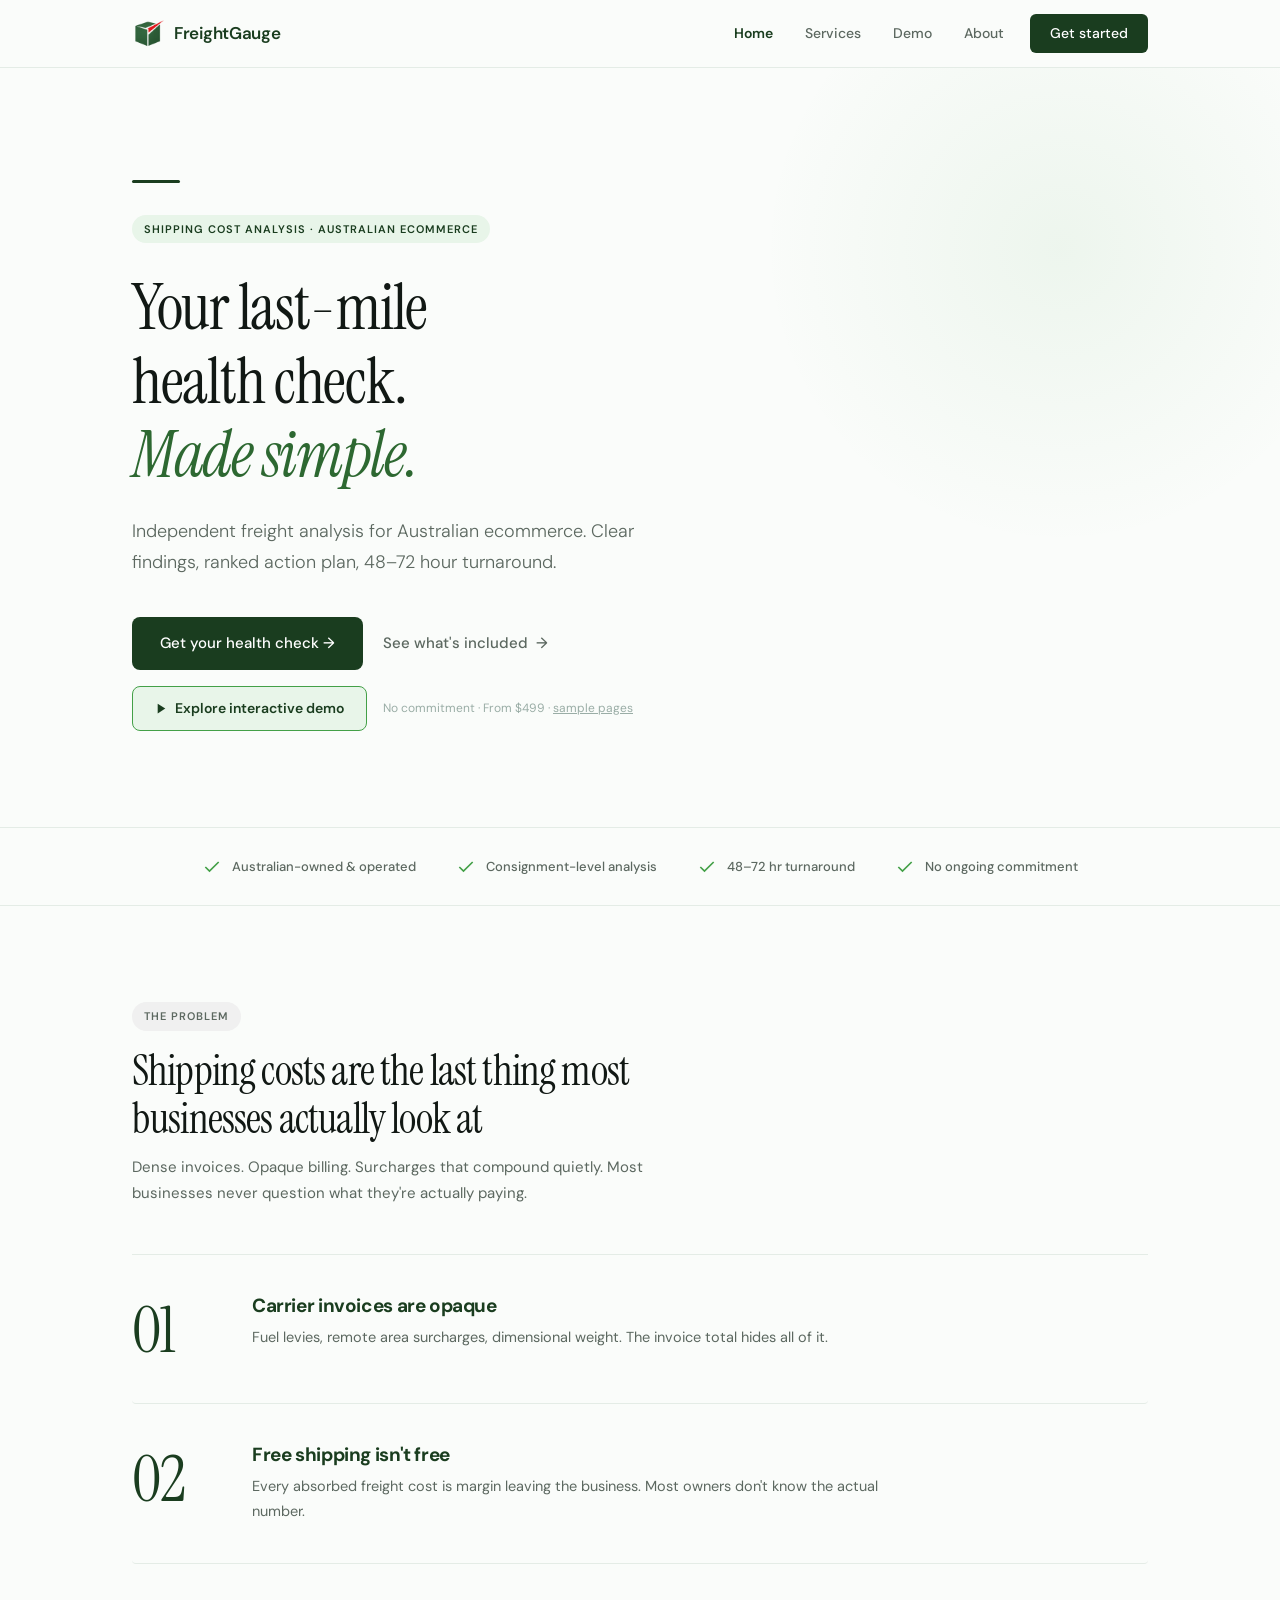
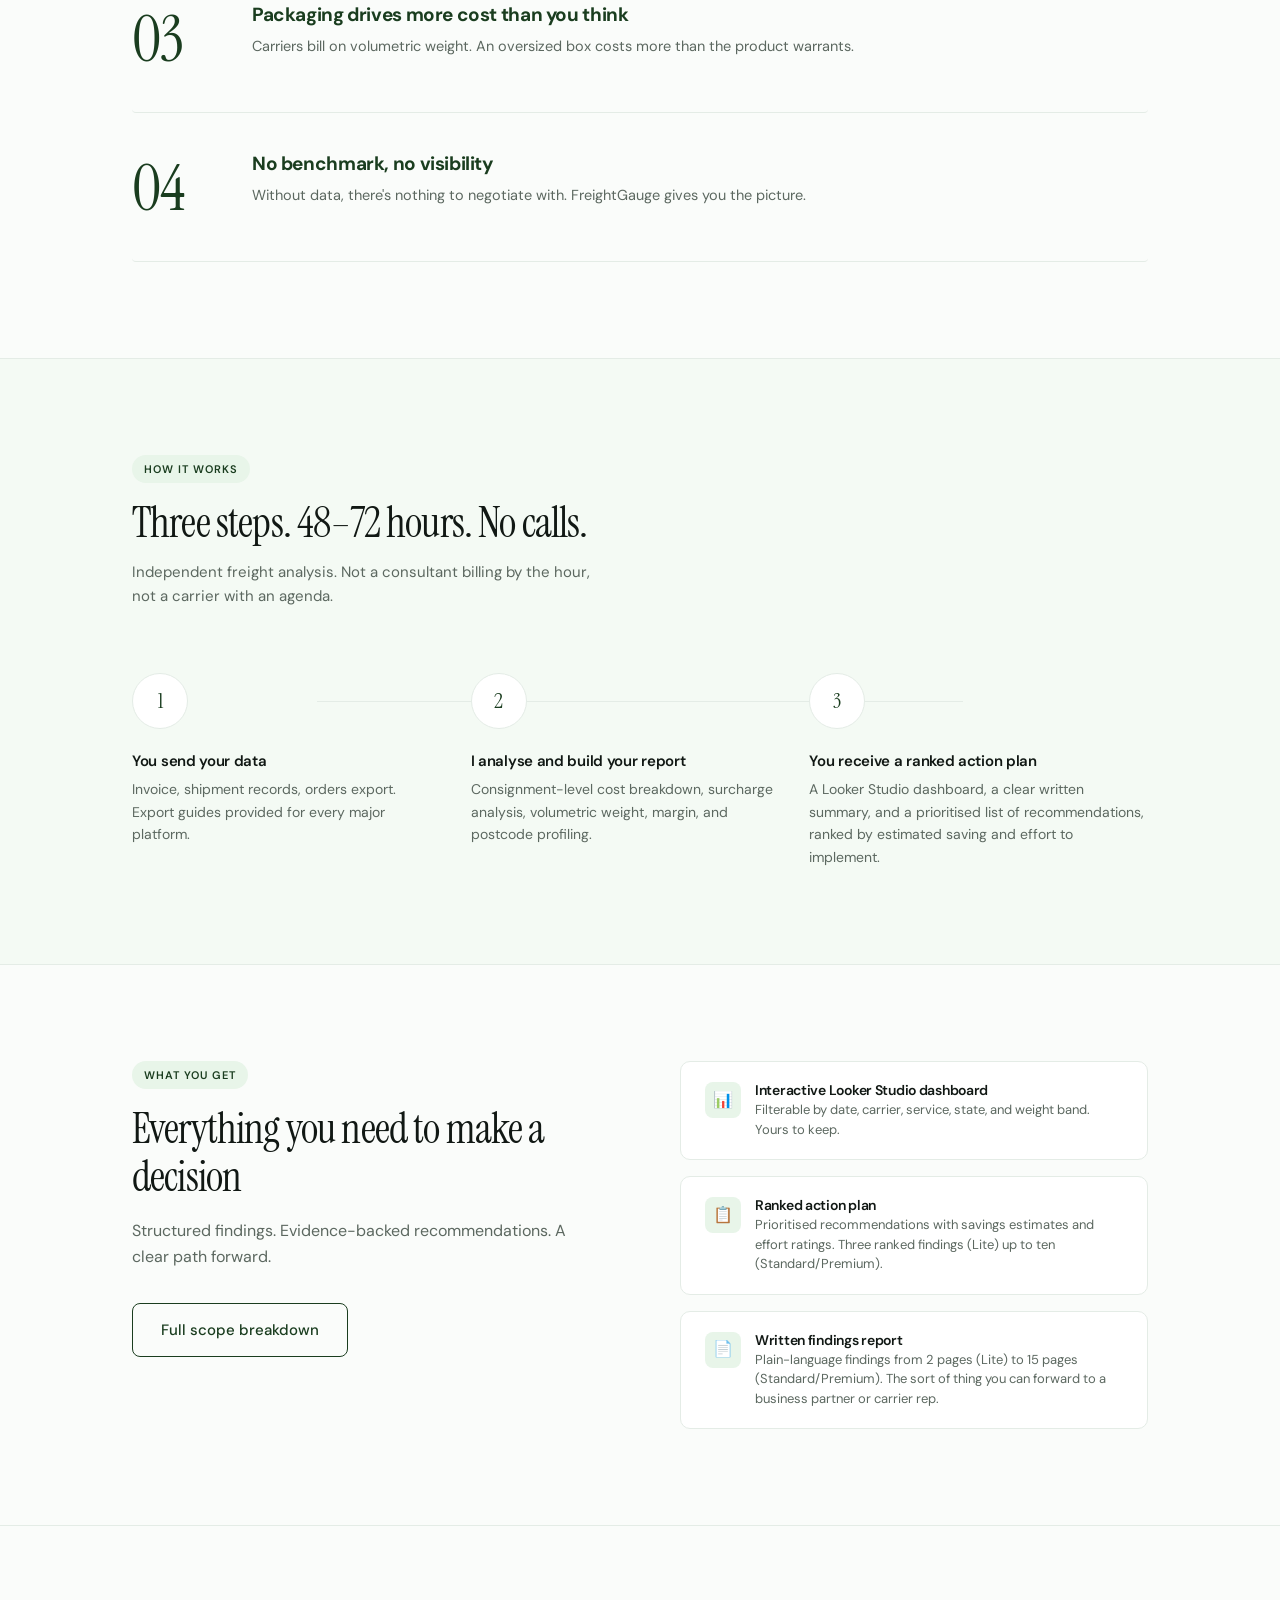
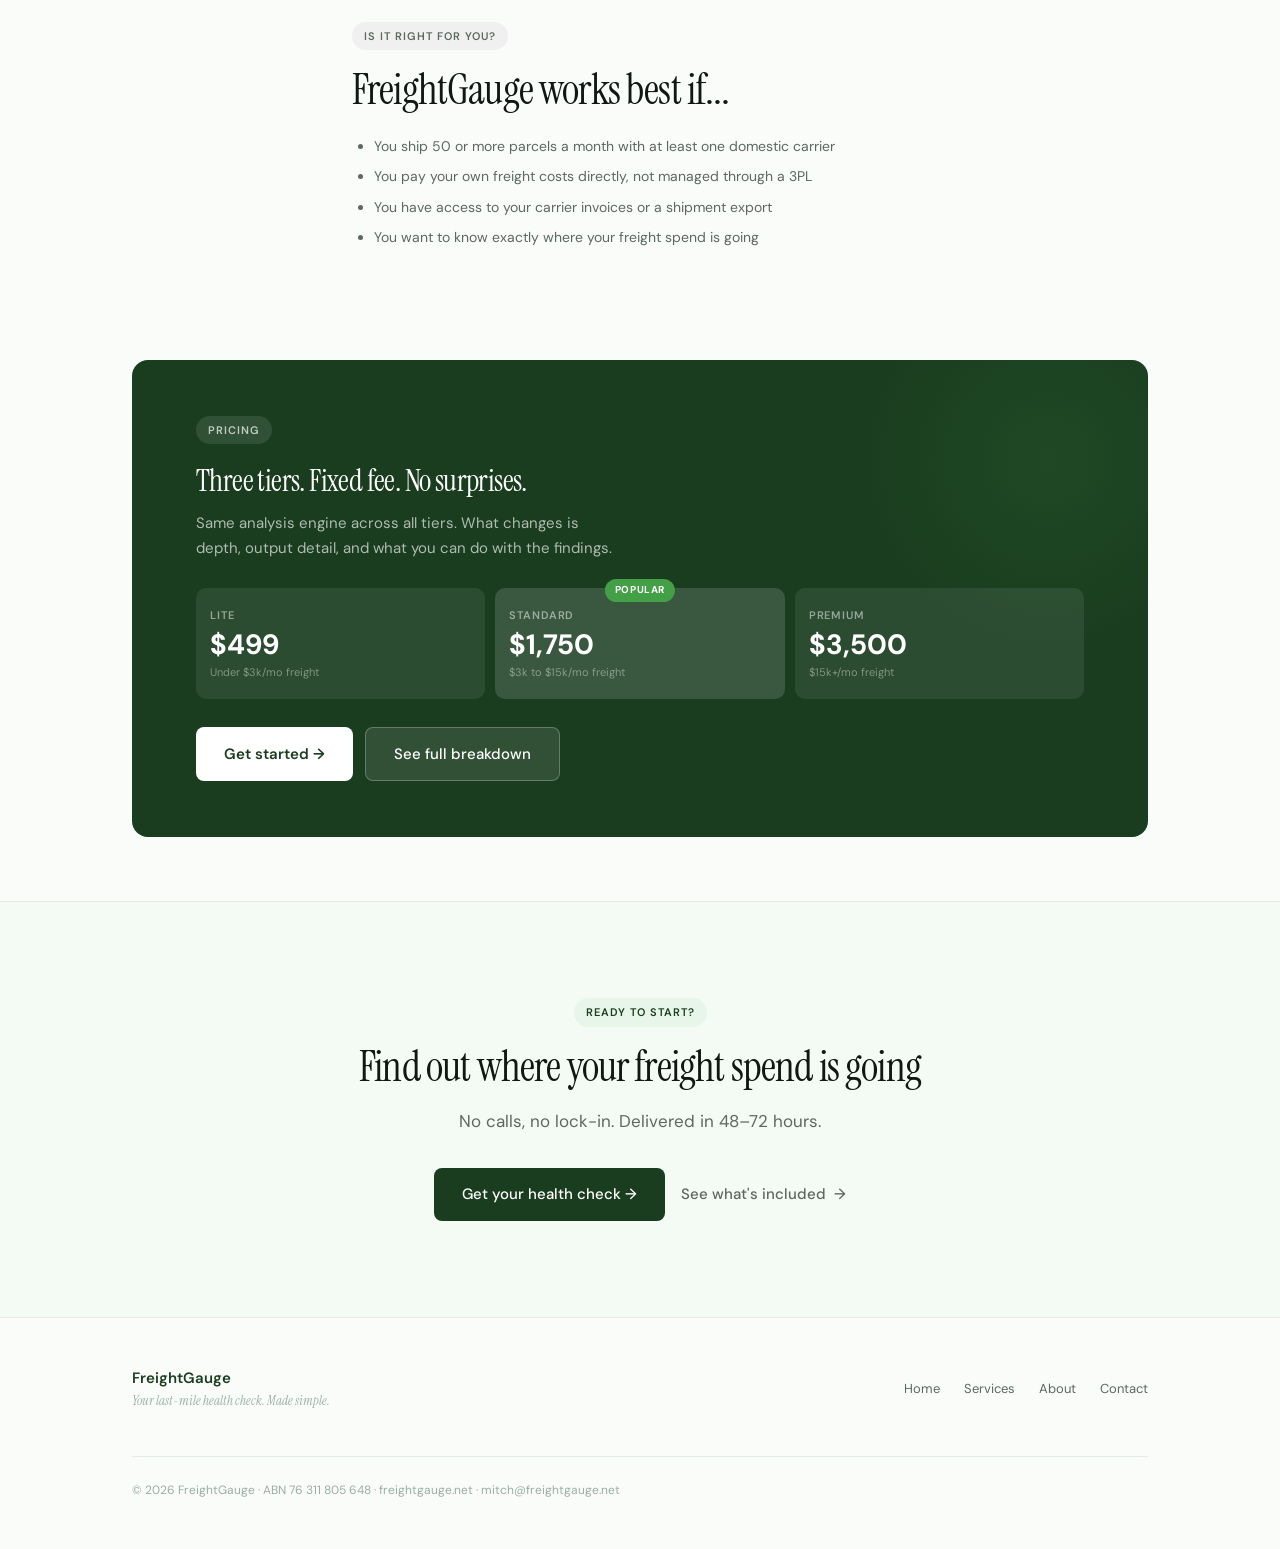
==== commit bdb26002: "Demo V2: Aramex carrier, bold expand buttons, services demo hero, nav Demo link, trust bar fix, no P" ====
--- a/index.html
+++ b/index.html
@@ -78,7 +78,8 @@
     .trust-bar-inner {
       display: flex;
       align-items: center;
-      gap: 48px;
+      justify-content: center;
+      gap: 40px;
       flex-wrap: wrap;
     }
     .trust-item {
@@ -325,6 +326,7 @@
     <div class="nav-links">
       <a href="index.html" class="nav-link active">Home</a>
       <a href="services.html" class="nav-link">Services</a>
+      <a href="demo.html" class="nav-link">Demo</a>
       <a href="about.html" class="nav-link">About</a>
       <a href="contact.html" class="nav-cta nav-link">Get started</a>
     </div>
@@ -336,6 +338,7 @@
 <div class="mobile-nav" id="mobileNav">
   <a href="index.html">Home</a>
   <a href="services.html">Services</a>
+  <a href="demo.html">Demo</a>
   <a href="about.html">About</a>
   <a href="contact.html" class="nav-cta">Get started</a>
 </div>
@@ -357,7 +360,13 @@
         <a href="contact.html" class="btn btn-primary">Get your health check →</a>
         <a href="services.html" class="btn btn-ghost">See what's included</a>
       </div>
-      <p class="hero-note fade-up fade-up-delay-3">No ongoing commitment · From $499 AUD · Three tiers to fit your freight spend · <a href="services.html#sample" style="color:var(--fg-mid); font-weight:500; text-decoration:underline;">See a sample report</a> &middot; <a href="demo.html" style="color:var(--fg-mid); font-weight:500; text-decoration:underline;">Explore interactive demo</a></p>
+      <div class="fade-up fade-up-delay-3" style="margin-top:16px; display:flex; align-items:center; gap:16px; flex-wrap:wrap;">
+        <a href="demo.html" class="btn" style="background:var(--fg-light); color:var(--fg-dark); border:1.5px solid var(--fg-acc); font-size:14px; padding:10px 22px; border-radius:8px; font-weight:600; display:inline-flex; align-items:center; gap:7px; text-decoration:none;">
+          <svg width="13" height="13" viewBox="0 0 24 24" fill="currentColor"><polygon points="5 3 19 12 5 21 5 3"/></svg>
+          Explore interactive demo
+        </a>
+        <span style="font-size:12px; color:var(--ink-faint);">No commitment &middot; From $499 &middot; <a href="services.html#sample" style="color:var(--ink-faint); text-decoration:underline;">sample pages</a></span>
+      </div>
     </div>
   </section>
 
@@ -367,23 +376,19 @@
       <div class="trust-bar-inner">
         <div class="trust-item">
           <svg class="trust-icon" viewBox="0 0 24 24" fill="none" stroke="currentColor" stroke-width="2"><polyline points="20 6 9 17 4 12"></polyline></svg>
-          Australian-owned & operated
+          Australian-owned &amp; operated
         </div>
         <div class="trust-item">
           <svg class="trust-icon" viewBox="0 0 24 24" fill="none" stroke="currentColor" stroke-width="2"><polyline points="20 6 9 17 4 12"></polyline></svg>
-          Built by logistics industry professional
+          Consignment-level analysis
         </div>
         <div class="trust-item">
           <svg class="trust-icon" viewBox="0 0 24 24" fill="none" stroke="currentColor" stroke-width="2"><polyline points="20 6 9 17 4 12"></polyline></svg>
-          Async delivery. No calls required
+          48&ndash;72 hr turnaround
         </div>
         <div class="trust-item">
           <svg class="trust-icon" viewBox="0 0 24 24" fill="none" stroke="currentColor" stroke-width="2"><polyline points="20 6 9 17 4 12"></polyline></svg>
-          48-72 hour turnaround
-        </div>
-        <div class="trust-item">
-          <svg class="trust-icon" viewBox="0 0 24 24" fill="none" stroke="currentColor" stroke-width="2"><polyline points="20 6 9 17 4 12"></polyline></svg>
-          Consistent, consignment-level analysis
+          No ongoing commitment
         </div>
       </div>
     </div>
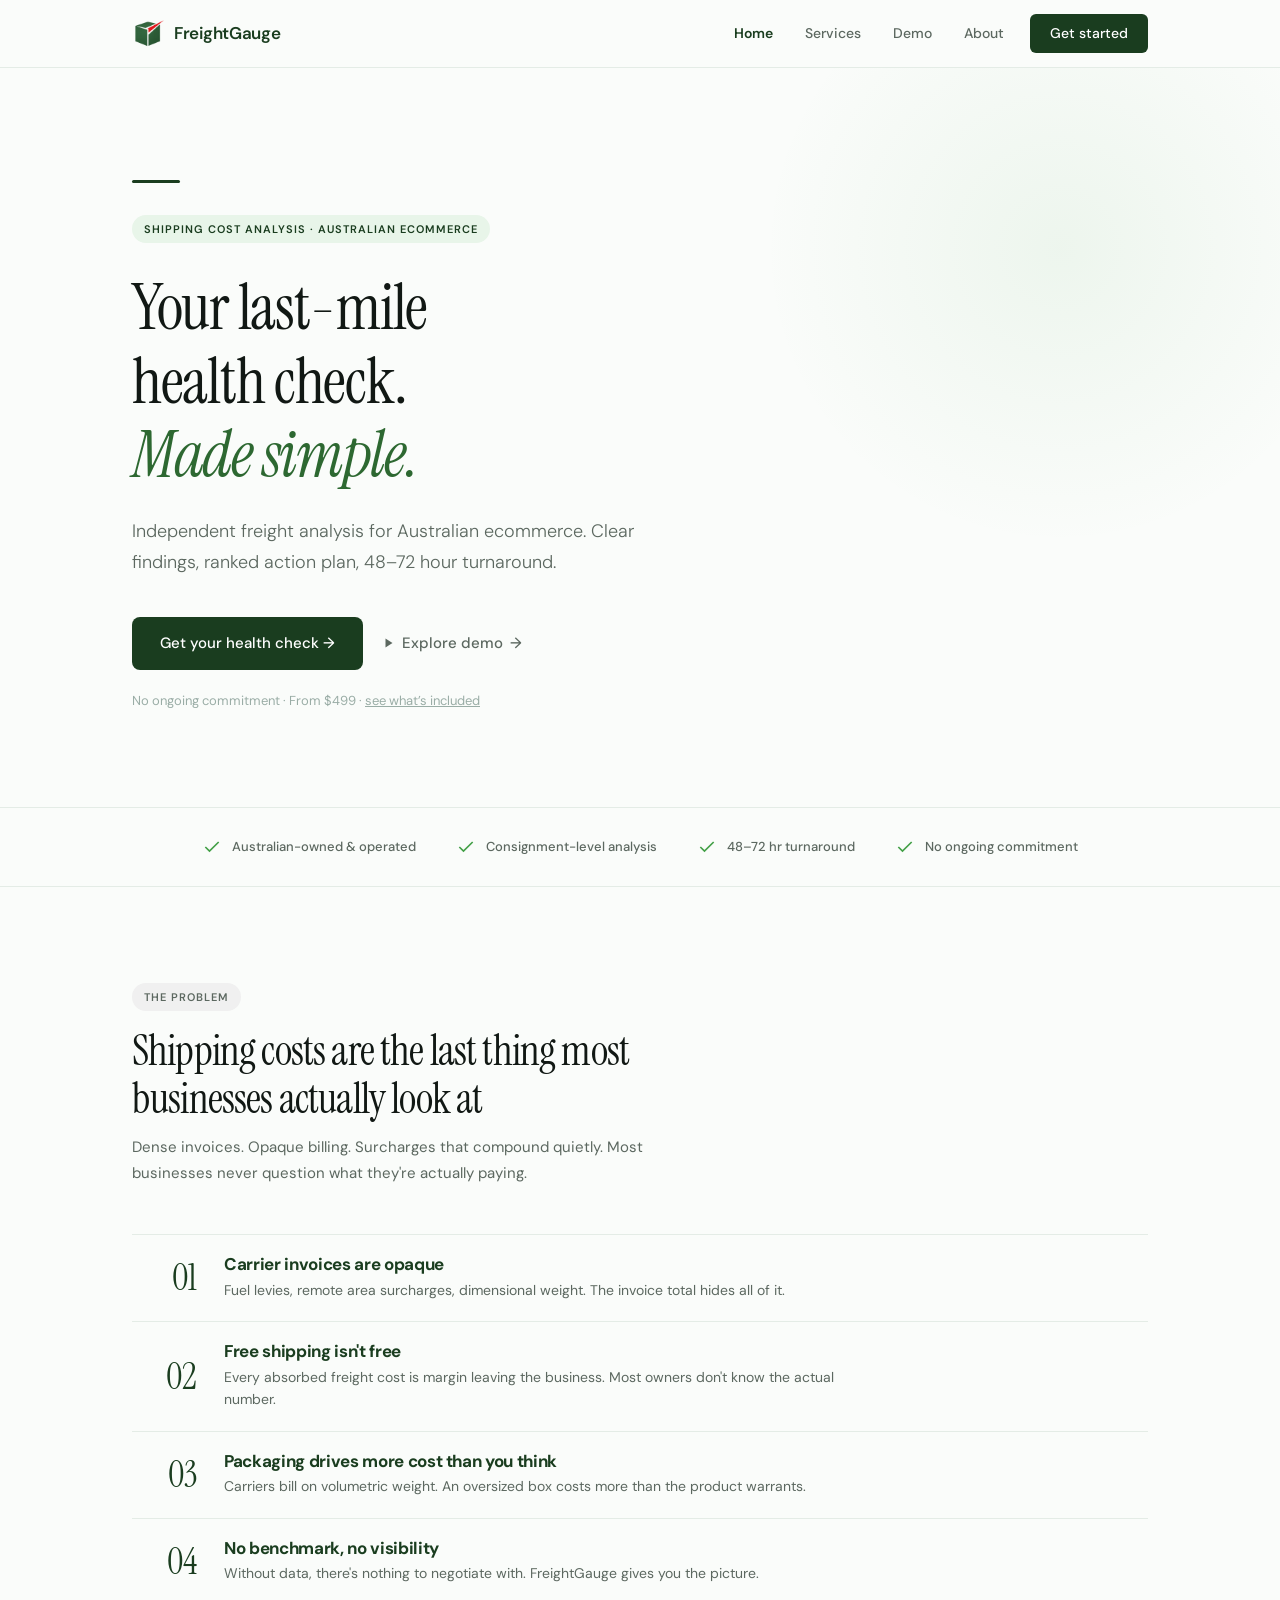
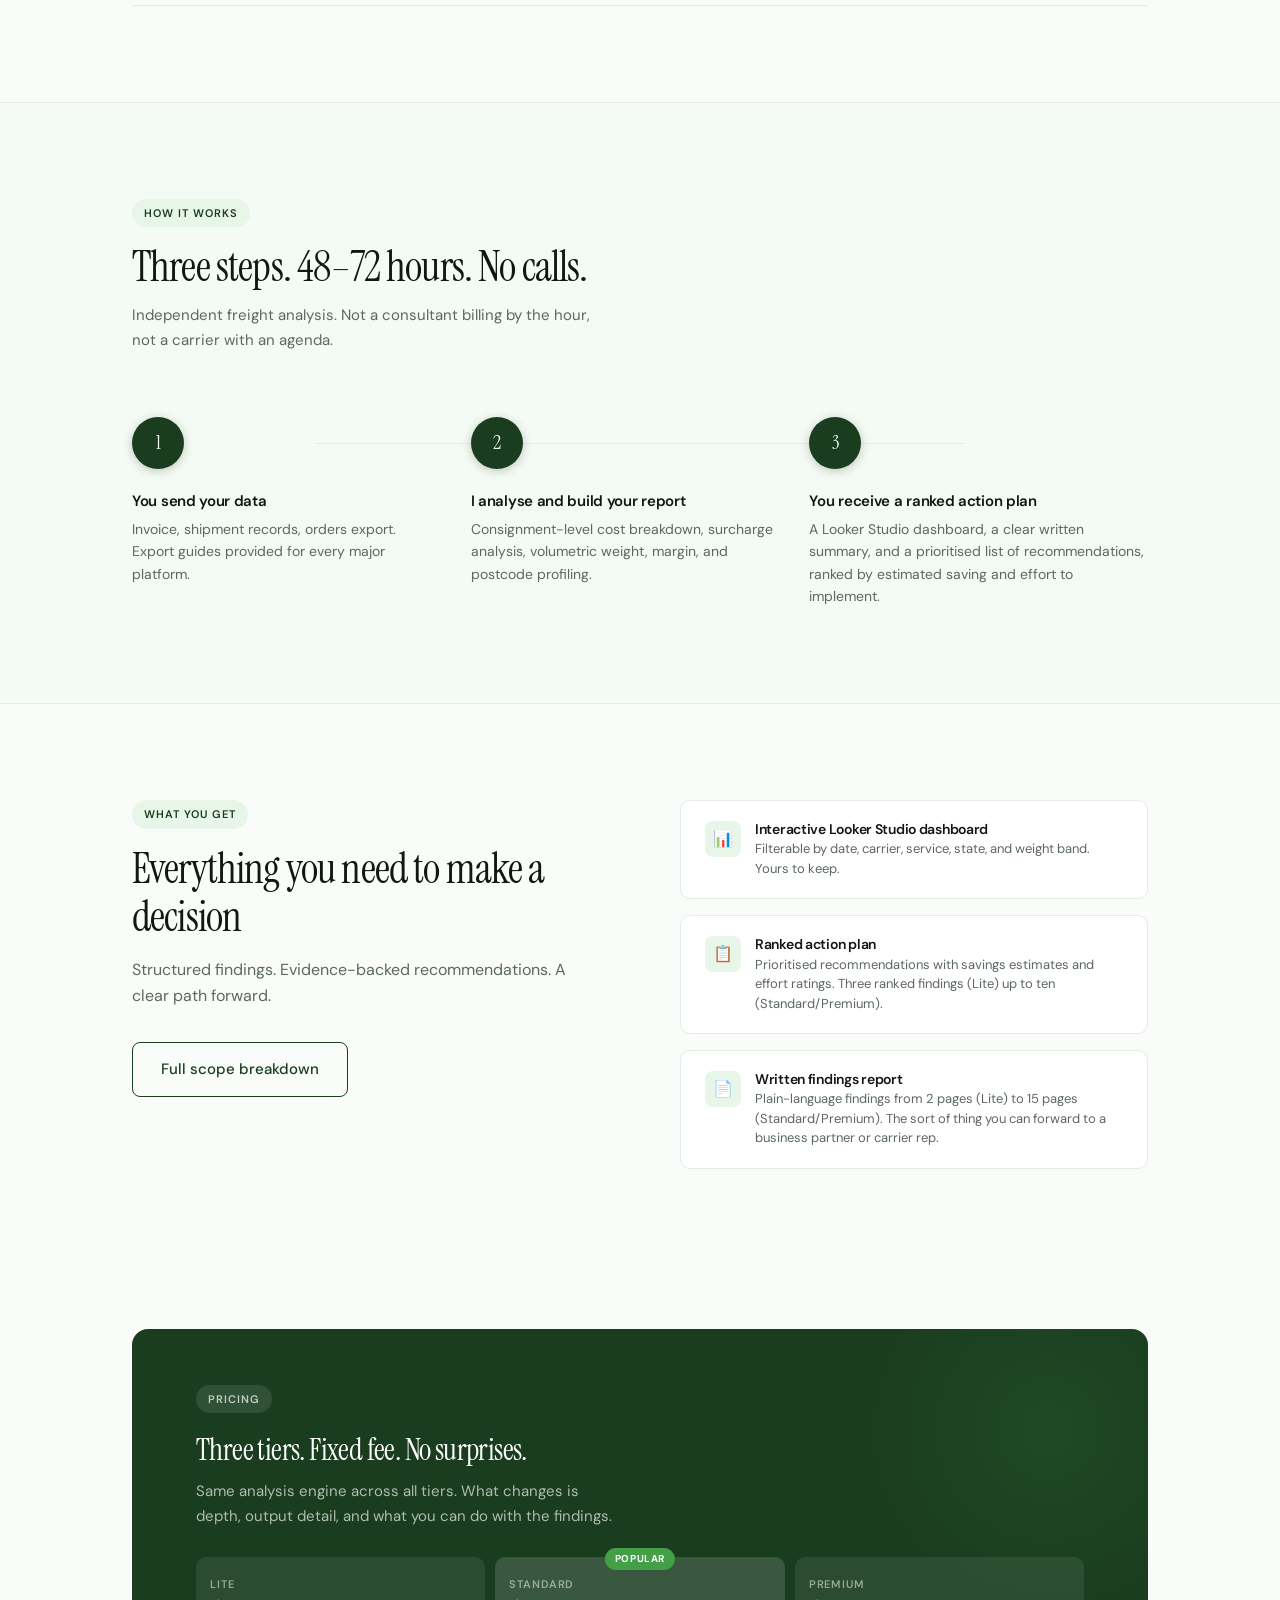
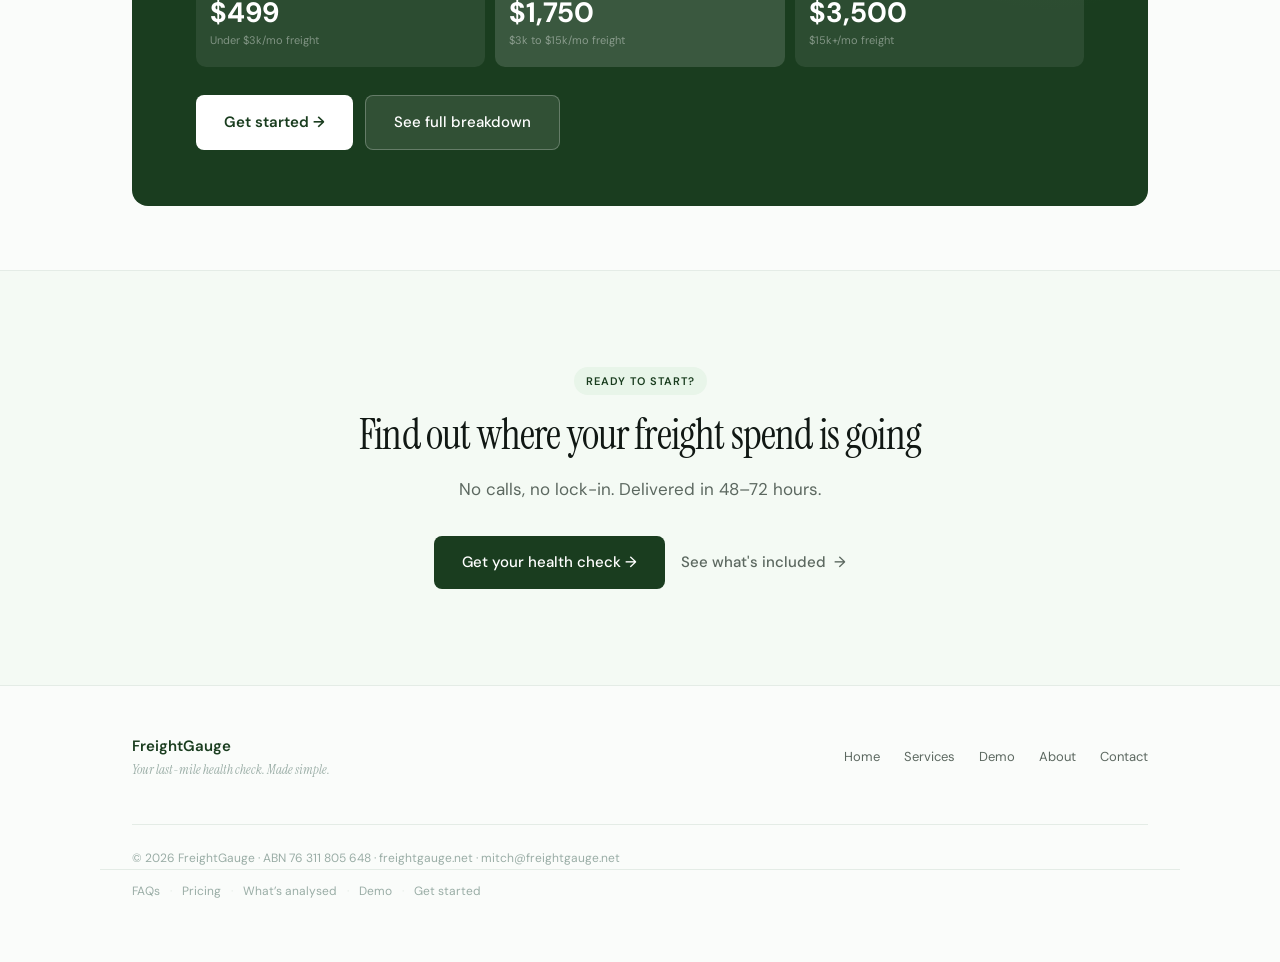
==== commit fd7a0a58: "Website V3 — UI/UX overhaul across all pages index.html: - Hero: unified CTA buttons into one group " ====
--- a/index.html
+++ b/index.html
@@ -106,7 +106,7 @@
     .steps::before {
       content: '';
       position: absolute;
-      top: 28px; left: calc(16.66% + 16px); right: calc(16.66% + 16px);
+      top: 26px; left: calc(16.66% + 14px); right: calc(16.66% + 14px);
       height: 1px;
       background: var(--border);
     }
@@ -115,17 +115,17 @@
     }
     .step:last-child { padding-right: 0; }
     .step-num {
-      width: 56px; height: 56px;
+      width: 52px; height: 52px;
       border-radius: 50%;
-      border: 1px solid var(--border);
-      background: var(--white);
+      background: var(--fg-dark);
       display: flex; align-items: center; justify-content: center;
       font-family: 'Instrument Serif', serif;
-      font-size: 22px;
-      color: var(--fg-dark);
+      font-size: 20px;
+      color: white;
       margin-bottom: 24px;
       position: relative;
       z-index: 1;
+      box-shadow: 0 2px 10px rgba(26,61,31,0.25);
     }
     .step h4 {
       font-family: 'DM Sans', sans-serif;
@@ -254,32 +254,31 @@
     .problem-list { border-top: 1px solid var(--border); }
     .problem-row {
       display: grid;
-      grid-template-columns: 80px 1fr;
-      gap: 40px;
-      align-items: start;
-      padding: 40px 0;
+      grid-template-columns: 64px 1fr;
+      gap: 28px;
+      align-items: center;
+      padding: 20px 0;
       border-bottom: 1px solid var(--border);
-      border-radius: 4px;
       transition: background 0.15s;
     }
     .problem-row:hover { background: var(--fg-xlight); }
     .problem-num-large {
       font-family: 'Instrument Serif', serif;
-      font-size: 64px;
+      font-size: 36px;
       color: var(--fg-dark);
       line-height: 1;
-      padding-top: 4px;
       letter-spacing: -1px;
+      text-align: right;
     }
     .problem-num-large span { color: var(--fg-dark); }
     .problem-row h4 {
       font-family: 'DM Sans', sans-serif;
       font-weight: 700;
-      font-size: 19px;
+      font-size: 17px;
       color: var(--fg-dark);
-      margin-bottom: 8px;
-    }
-    .problem-row p { font-size: 14.5px; line-height: 1.7; max-width: 640px; }
+      margin-bottom: 4px;
+    }
+    .problem-row p { font-size: 14px; line-height: 1.6; max-width: 640px; color: var(--ink-muted); margin: 0; }
 
     @media (max-width: 768px) {
       .hero { padding: 72px 0 64px; }
@@ -288,8 +287,8 @@
       .step { padding: 0; }
       .pricing-card { grid-template-columns: 1fr; padding: 36px 28px; gap: 32px; }
       .problem-list { border-top: none; }
-      .problem-row { grid-template-columns: 48px 1fr; gap: 20px; padding: 28px 0; }
-      .problem-num-large { font-size: 36px; }
+      .problem-row { grid-template-columns: 40px 1fr; gap: 16px; padding: 14px 0; }
+      .problem-num-large { font-size: 24px; }
     }
 
     /* ── DELIVERS GRID (What you get 2-col) ── */
@@ -357,16 +356,13 @@
         Independent freight analysis for Australian ecommerce. Clear findings, ranked action plan, 48–72 hour turnaround.
       </p>
       <div class="hero-actions fade-up fade-up-delay-2">
-        <a href="contact.html" class="btn btn-primary">Get your health check →</a>
-        <a href="services.html" class="btn btn-ghost">See what's included</a>
-      </div>
-      <div class="fade-up fade-up-delay-3" style="margin-top:16px; display:flex; align-items:center; gap:16px; flex-wrap:wrap;">
-        <a href="demo.html" class="btn" style="background:var(--fg-light); color:var(--fg-dark); border:1.5px solid var(--fg-acc); font-size:14px; padding:10px 22px; border-radius:8px; font-weight:600; display:inline-flex; align-items:center; gap:7px; text-decoration:none;">
-          <svg width="13" height="13" viewBox="0 0 24 24" fill="currentColor"><polygon points="5 3 19 12 5 21 5 3"/></svg>
-          Explore interactive demo
+        <a href="contact.html" class="btn btn-primary">Get your health check &rarr;</a>
+        <a href="demo.html" class="btn btn-ghost" style="display:inline-flex; align-items:center; gap:7px;">
+          <svg width="12" height="12" viewBox="0 0 24 24" fill="currentColor" style="flex-shrink:0;"><polygon points="5 3 19 12 5 21 5 3"/></svg>
+          Explore demo
         </a>
-        <span style="font-size:12px; color:var(--ink-faint);">No commitment &middot; From $499 &middot; <a href="services.html#sample" style="color:var(--ink-faint); text-decoration:underline;">sample pages</a></span>
-      </div>
+      </div>
+      <p class="hero-note fade-up fade-up-delay-3">No ongoing commitment &middot; From $499 &middot; <a href="services.html" style="color:var(--ink-faint); text-decoration:underline;">see what&rsquo;s included</a></p>
     </div>
   </section>
 
@@ -500,21 +496,7 @@
     </div>
   </section>
 
-  <!-- IS FREIGHTGAUGE RIGHT FOR YOU -->
-  <section class="section" style="border-top: 1px solid var(--border); padding-bottom: 48px;">
-    <div class="container" style="max-width:640px;">
-      <div class="fade-up">
-        <div class="label label-muted" style="margin-bottom:16px;">Is it right for you?</div>
-        <h2 style="margin-bottom:20px;">FreightGauge works best if...</h2>
-        <ul class="check-list">
-          <li>You ship 50 or more parcels a month with at least one domestic carrier</li>
-          <li>You pay your own freight costs directly, not managed through a 3PL</li>
-          <li>You have access to your carrier invoices or a shipment export</li>
-          <li>You want to know exactly where your freight spend is going</li>
-        </ul>
-      </div>
-    </div>
-  </section>
+
 
 
 
@@ -578,12 +560,25 @@
     <div class="footer-links">
       <a href="index.html">Home</a>
       <a href="services.html">Services</a>
+      <a href="demo.html">Demo</a>
       <a href="about.html">About</a>
       <a href="contact.html">Contact</a>
     </div>
+
     <div class="footer-copy">
-      © 2026 FreightGauge · ABN 76 311 805 648 · freightgauge.net · mitch@freightgauge.net
-    </div>
+      &copy; 2026 FreightGauge &middot; ABN 76 311 805 648 &middot; freightgauge.net &middot; mitch@freightgauge.net
+    </div>
+  </div>
+  <div class="footer-sub">
+    <a href="services.html#faqs">FAQs</a>
+    <span class="footer-sub-dot">&middot;</span>
+    <a href="services.html#pricing">Pricing</a>
+    <span class="footer-sub-dot">&middot;</span>
+    <a href="services.html#analysis">What&rsquo;s analysed</a>
+    <span class="footer-sub-dot">&middot;</span>
+    <a href="demo.html">Demo</a>
+    <span class="footer-sub-dot">&middot;</span>
+    <a href="contact.html">Get started</a>
   </div>
 </footer>
 
--- a/style.css
+++ b/style.css
@@ -270,6 +270,23 @@
   transition: color 0.15s;
 }
 .footer-links a:hover { color: var(--fg-dark); }
+.footer-sub {
+  max-width: var(--max);
+  margin: 0 auto;
+  padding: 12px 32px;
+  border-top: 1px solid var(--border);
+  display: flex;
+  align-items: center;
+  gap: 10px;
+  flex-wrap: wrap;
+}
+.footer-sub a {
+  font-size: 12px;
+  color: var(--ink-faint);
+  transition: color 0.15s;
+}
+.footer-sub a:hover { color: var(--fg-dark); }
+.footer-sub-dot { font-size: 12px; color: var(--border); }
 .footer-copy {
   font-size: 12px;
   color: var(--ink-faint);
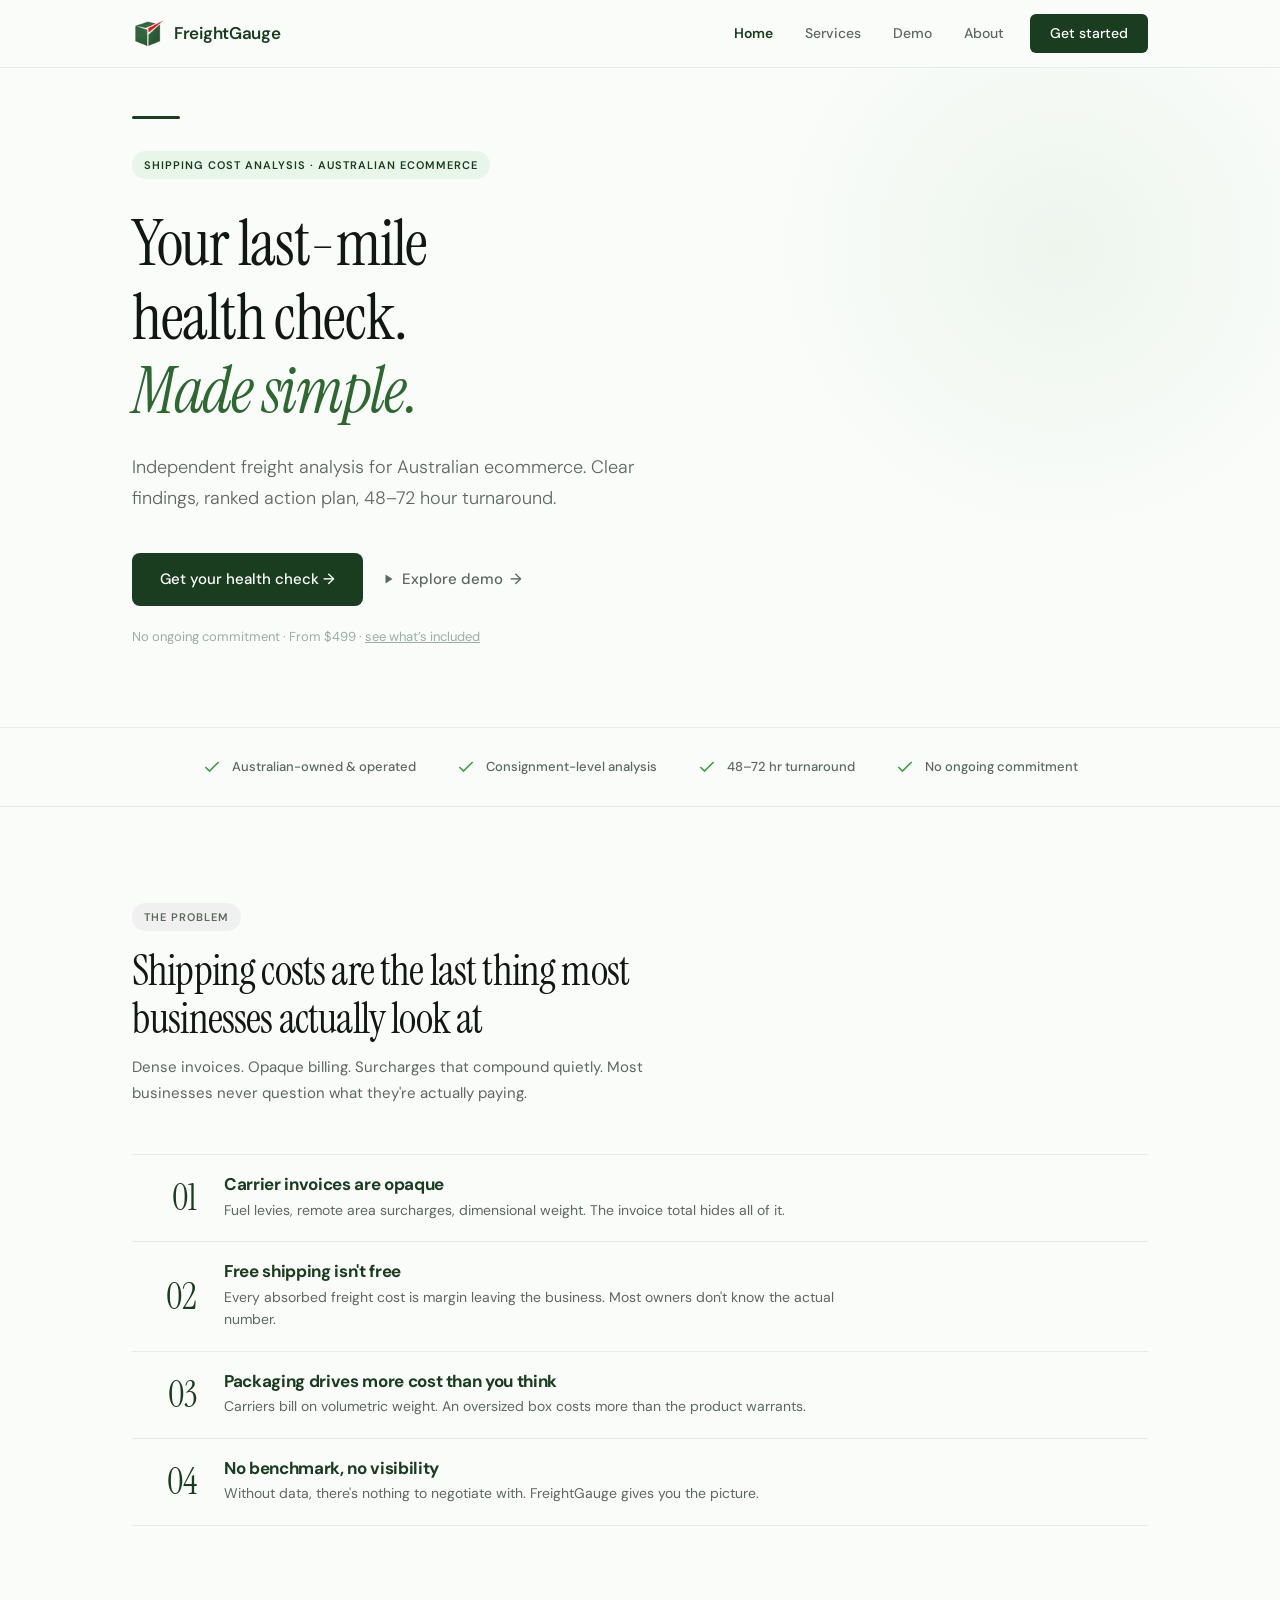
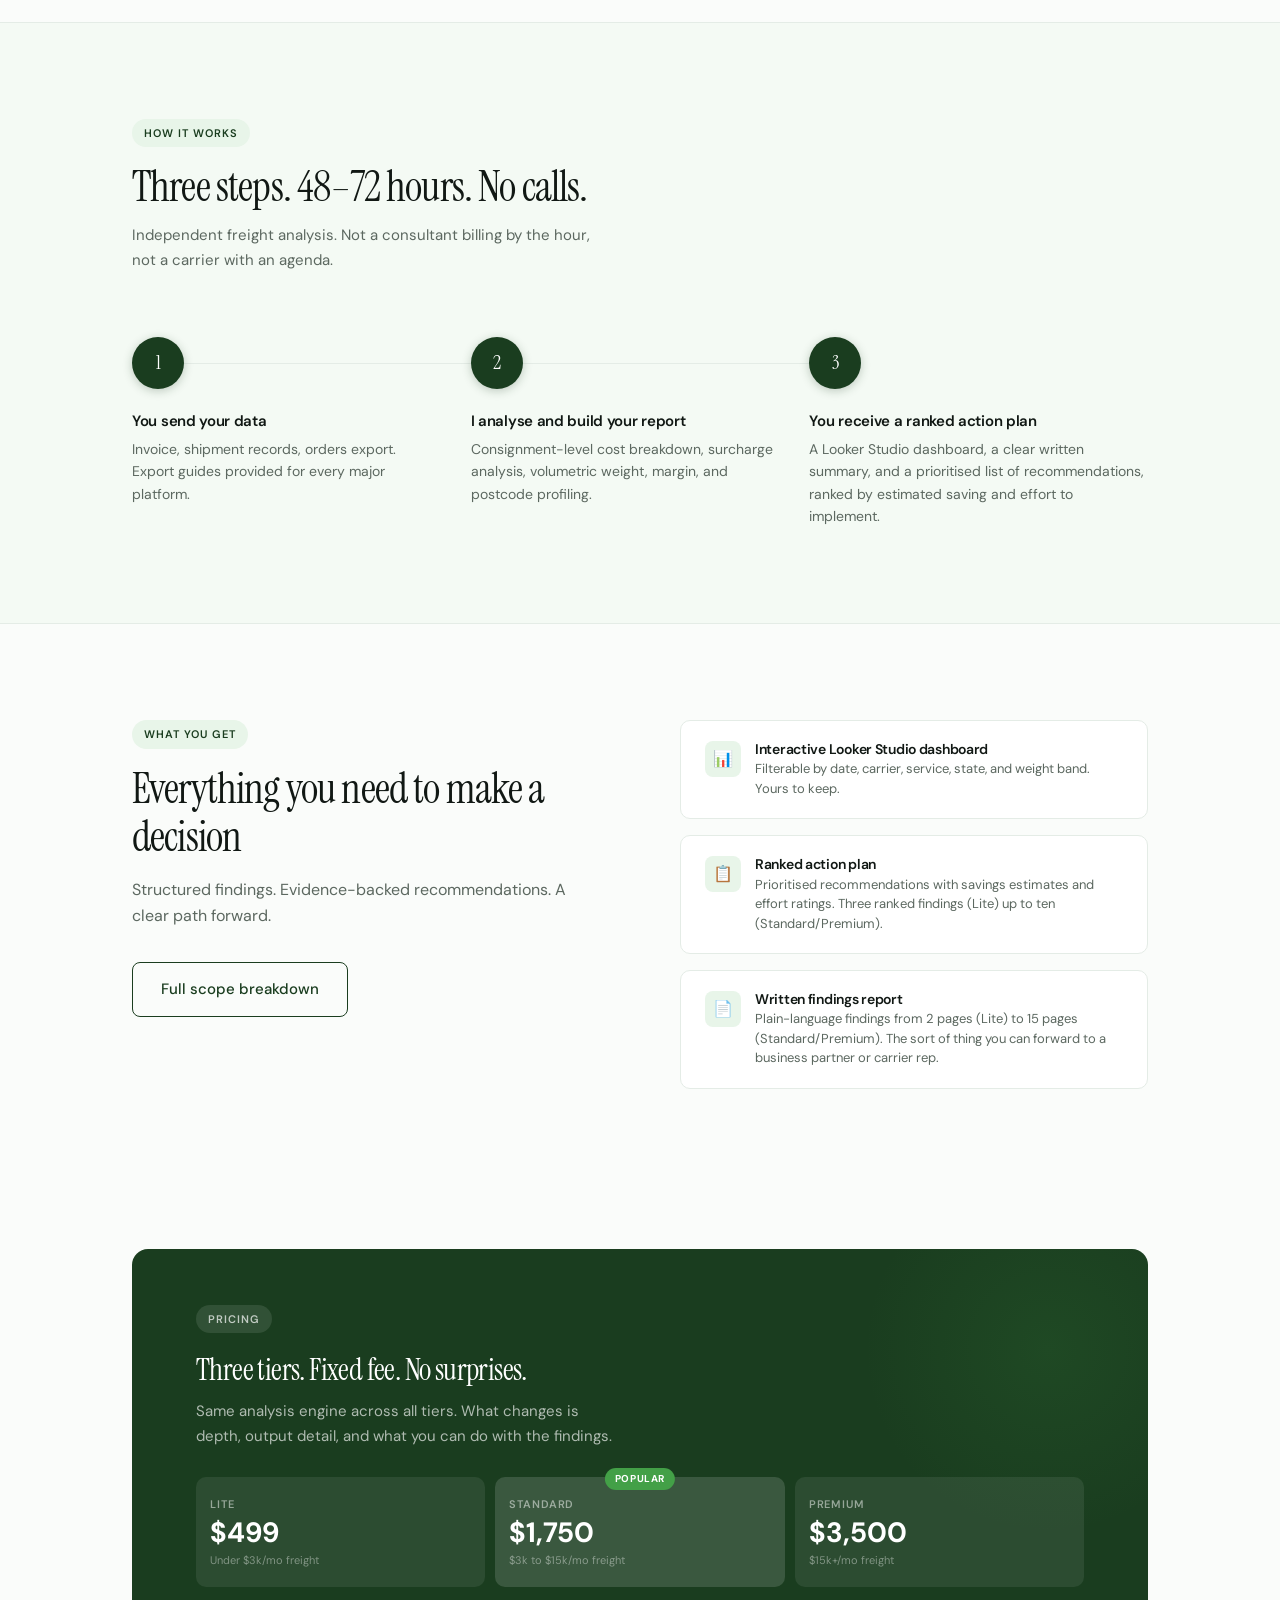
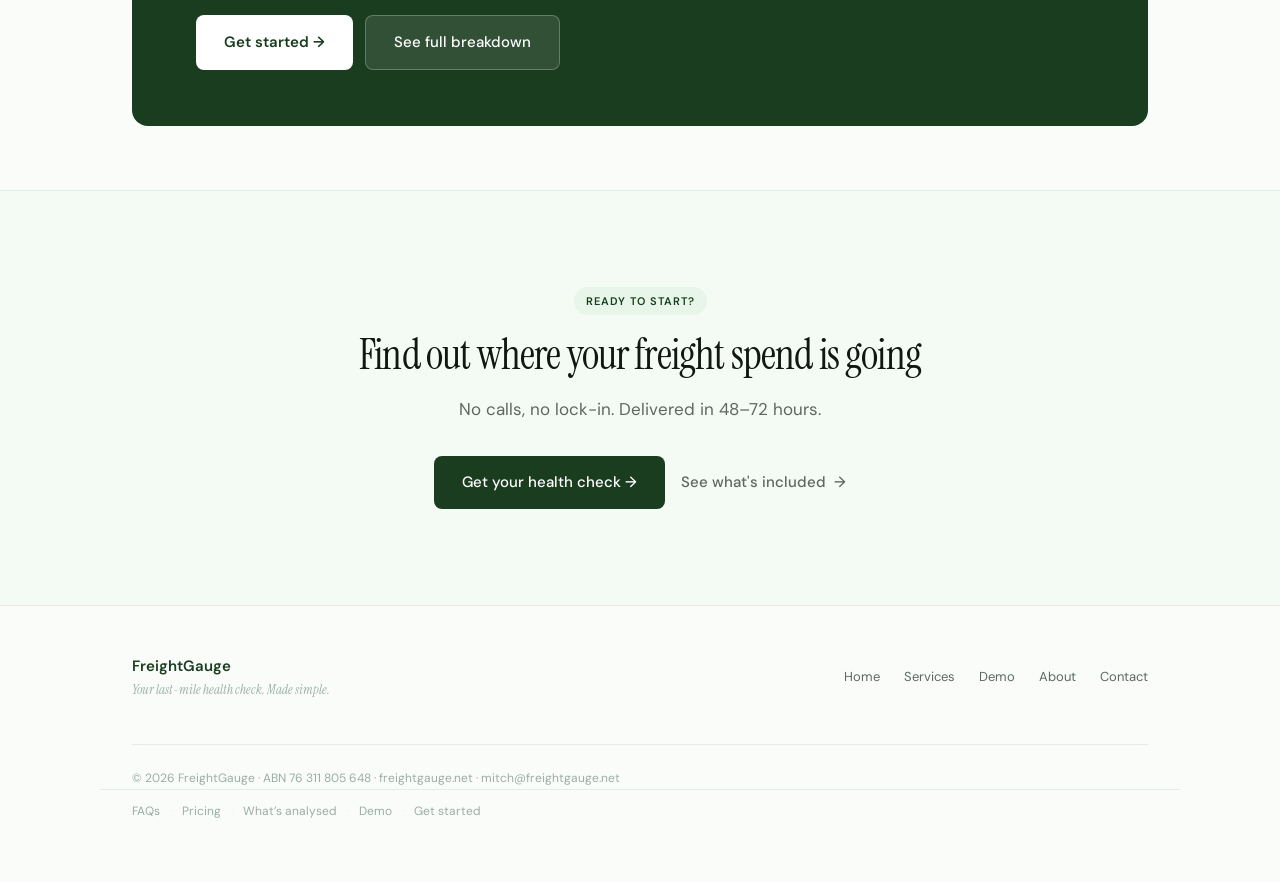
==== commit b75c50cb: "V3.1 — layout fixes, mobile improvements, DIM → Volumetric rename index.html: - Hero whitespace: pad" ====
--- a/index.html
+++ b/index.html
@@ -20,7 +20,7 @@
   <style>
     /* ── HOME-SPECIFIC ── */
     .hero {
-      padding: 112px 0 96px;
+      padding: 48px 0 80px;
       position: relative;
       overflow: hidden;
     }
@@ -106,7 +106,7 @@
     .steps::before {
       content: '';
       position: absolute;
-      top: 26px; left: calc(16.66% + 14px); right: calc(16.66% + 14px);
+      top: 26px; left: 52px; right: 33.33%;
       height: 1px;
       background: var(--border);
     }
@@ -281,7 +281,7 @@
     .problem-row p { font-size: 14px; line-height: 1.6; max-width: 640px; color: var(--ink-muted); margin: 0; }
 
     @media (max-width: 768px) {
-      .hero { padding: 72px 0 64px; }
+      .hero { padding: 36px 0 52px; }
       .steps { grid-template-columns: 1fr; gap: 32px; }
       .steps::before { display: none; }
       .step { padding: 0; }
--- a/style.css
+++ b/style.css
@@ -35,6 +35,7 @@
   line-height: 1.65;
   -webkit-font-smoothing: antialiased;
   min-height: 100vh;
+  overflow-x: hidden;
 }
 
 /* ── TYPOGRAPHY ── */
@@ -359,6 +360,9 @@
 
 @media (max-width: 480px) {
   .section { padding: 48px 0; }
+  .section-sm { padding: 36px 0; }
   .container { padding: 0 16px; }
   .btn { font-size: 14px; padding: 12px 22px; }
-}
+  h1 { font-size: clamp(2rem, 8vw, 3.5rem); }
+  h2 { font-size: clamp(1.4rem, 6vw, 2rem); }
+}
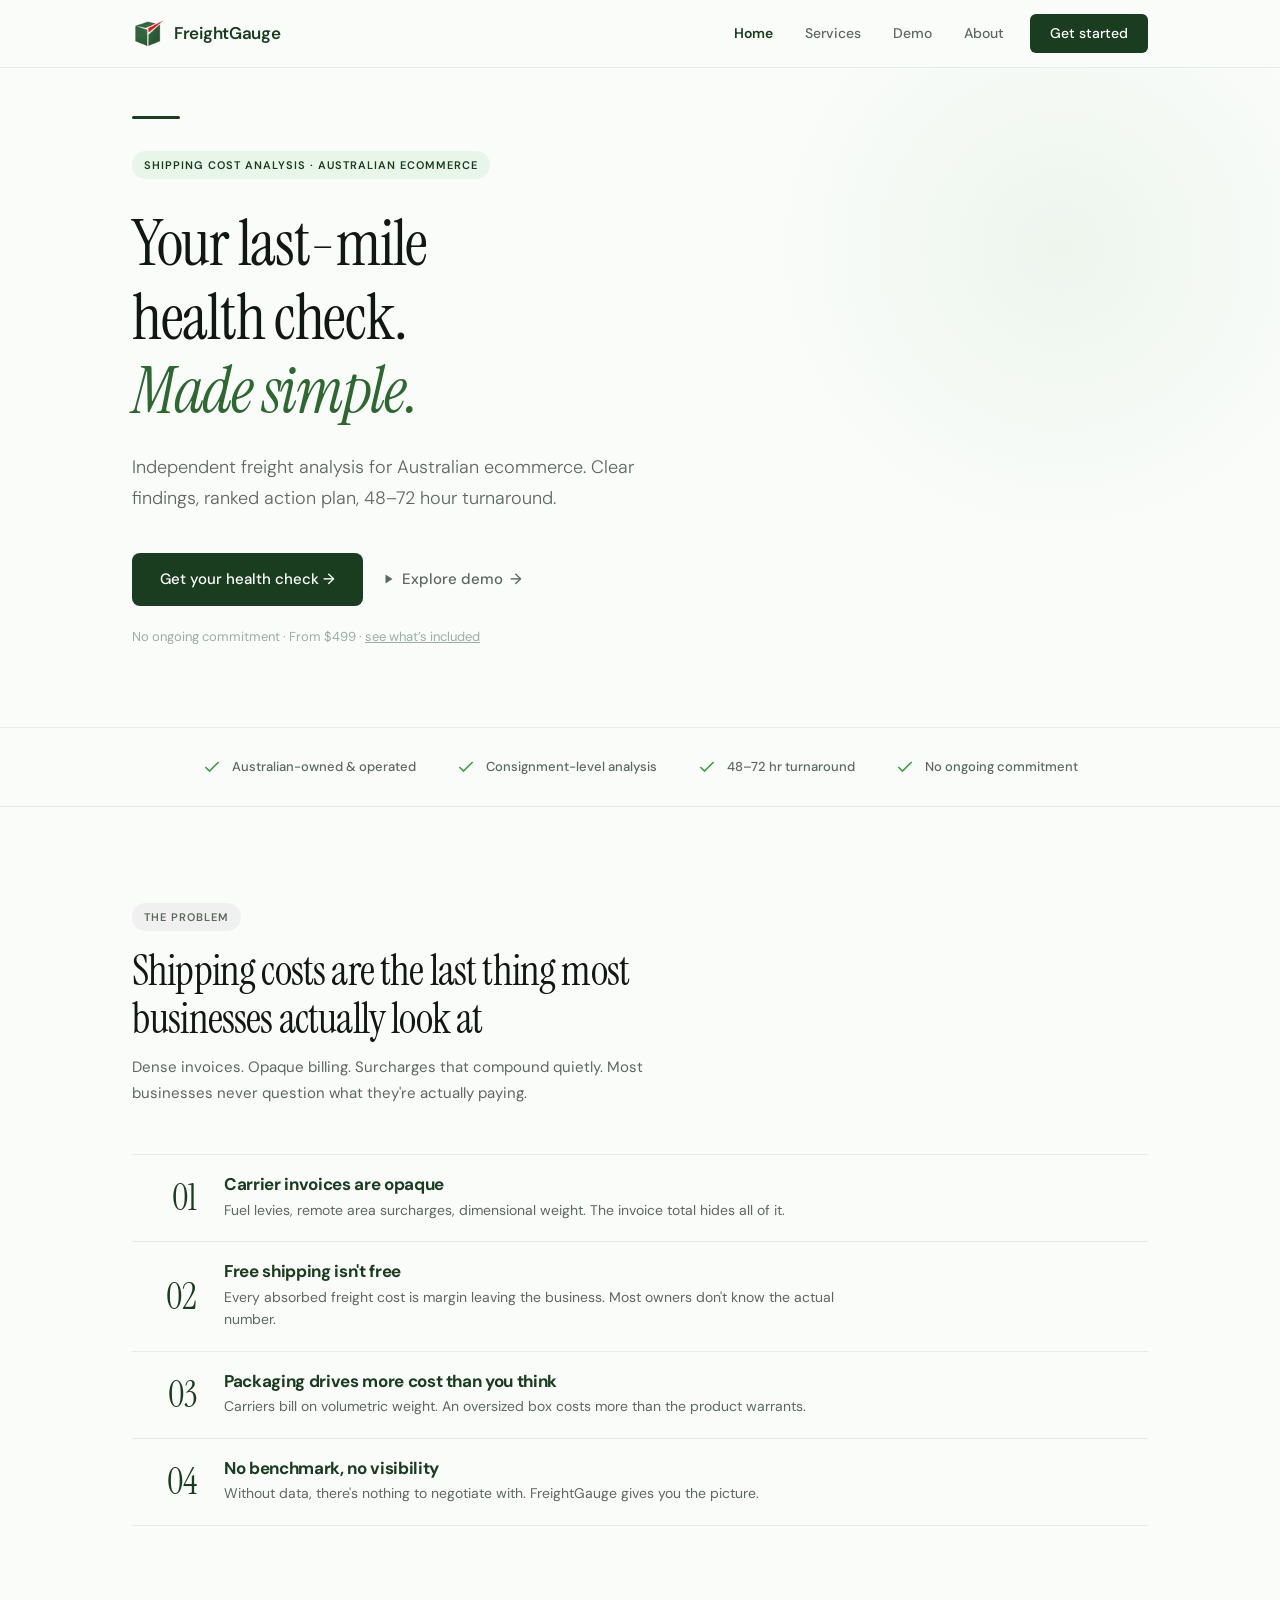
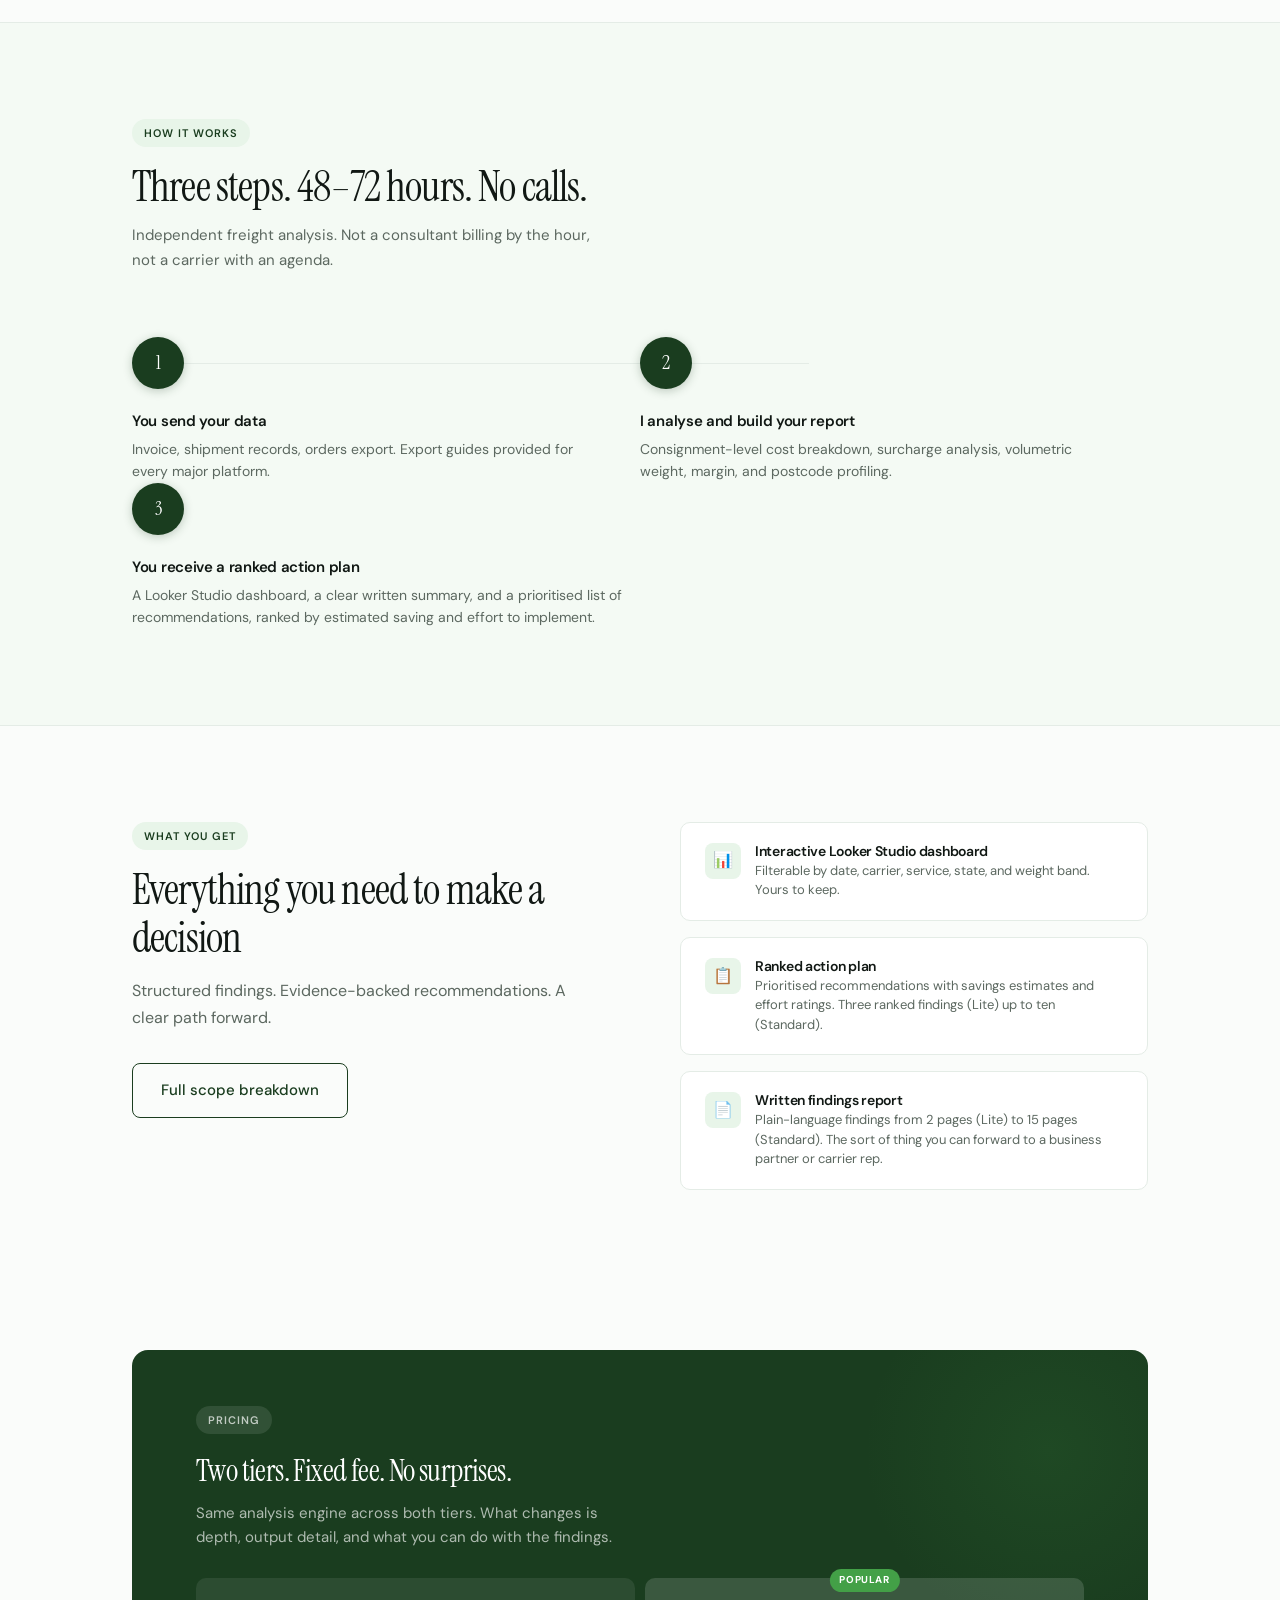
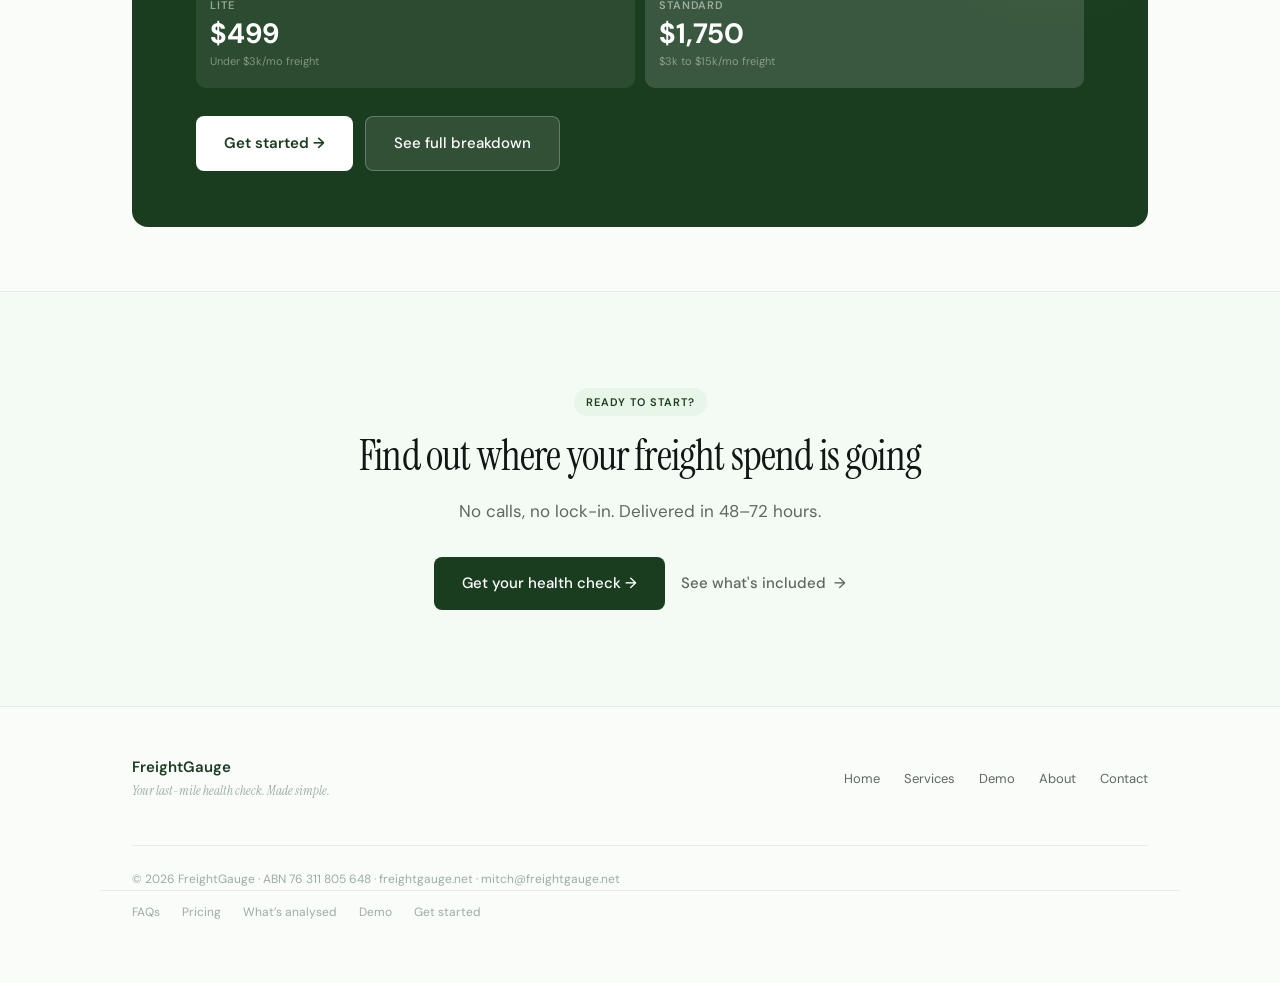
==== commit 76044905: "V4 — Two-tier pricing (remove $3,500 Premium), remove IP-sensitive language" ====
--- a/index.html
+++ b/index.html
@@ -11,7 +11,7 @@
   <link rel="apple-touch-icon" sizes="180x180" href="apple-touch-icon.png">
   <meta name="theme-color" content="#1a3d1f">
   <meta property="og:title" content="FreightGauge: Your Last-Mile Health Check">
-  <meta property="og:description" content="Freight analysis for Australian ecommerce. Three tiers from $499 AUD. Delivered in 48 to 72 hours.">
+  <meta property="og:description" content="Freight analysis for Australian ecommerce. Two tiers from $499 AUD. Delivered in 48 to 72 hours.">
   <meta property="og:url" content="https://www.freightgauge.net">
   <meta property="og:type" content="website">
   <meta property="og:image" content="https://www.freightgauge.net/FreightGauge%20Logo.png">
@@ -99,7 +99,7 @@
     /* ── HOW IT WORKS ── */
     .steps {
       display: grid;
-      grid-template-columns: repeat(3, 1fr);
+      grid-template-columns: repeat(2, 1fr);
       gap: 0;
       position: relative;
     }
@@ -301,7 +301,7 @@
     /* ── PRICING MINI TIERS ── */
     .pricing-tiers-mini {
       display: grid;
-      grid-template-columns: repeat(3, 1fr);
+      grid-template-columns: repeat(2, 1fr);
       gap: 10px;
       margin: 24px 0 28px;
     }
@@ -481,14 +481,14 @@
             <div class="deliverable-icon">📋</div>
             <div>
               <h4>Ranked action plan</h4>
-              <p>Prioritised recommendations with savings estimates and effort ratings. Three ranked findings (Lite) up to ten (Standard/Premium).</p>
+              <p>Prioritised recommendations with savings estimates and effort ratings. Three ranked findings (Lite) up to ten (Standard).</p>
             </div>
           </li>
           <li>
             <div class="deliverable-icon">📄</div>
             <div>
               <h4>Written findings report</h4>
-              <p>Plain-language findings from 2 pages (Lite) to 15 pages (Standard/Premium). The sort of thing you can forward to a business partner or carrier rep.</p>
+              <p>Plain-language findings from 2 pages (Lite) to 15 pages (Standard). The sort of thing you can forward to a business partner or carrier rep.</p>
             </div>
           </li>
         </ul>
@@ -506,8 +506,8 @@
       <div class="pricing-card fade-up">
         <div style="grid-template-columns:1fr;">
           <div class="label" style="background:rgba(255,255,255,0.1); color:rgba(255,255,255,0.7); margin-bottom:20px;">Pricing</div>
-          <h3>Three tiers. Fixed fee. No surprises.</h3>
-          <p>Same analysis engine across all tiers. What changes is depth, output detail, and what you can do with the findings.</p>
+          <h3>Two tiers. Fixed fee. No surprises.</h3>
+          <p>Same analysis engine across both tiers. What changes is depth, output detail, and what you can do with the findings.</p>
           <div class="pricing-tiers-mini">
             <div style="background:rgba(255,255,255,0.08); border-radius:10px; padding:18px 14px;">
               <div style="font-size:11px; font-weight:600; text-transform:uppercase; letter-spacing:0.08em; color:rgba(255,255,255,0.5); margin-bottom:6px;">Lite</div>
@@ -519,11 +519,6 @@
               <div style="font-size:11px; font-weight:600; text-transform:uppercase; letter-spacing:0.08em; color:rgba(255,255,255,0.5); margin-bottom:6px;">Standard</div>
               <div style="font-size:28px; font-weight:700; color:white; line-height:1;">$1,750</div>
               <div style="font-size:11px; color:rgba(255,255,255,0.4); margin-top:4px;">$3k to $15k/mo freight</div>
-            </div>
-            <div style="background:rgba(255,255,255,0.08); border-radius:10px; padding:18px 14px;">
-              <div style="font-size:11px; font-weight:600; text-transform:uppercase; letter-spacing:0.08em; color:rgba(255,255,255,0.5); margin-bottom:6px;">Premium</div>
-              <div style="font-size:28px; font-weight:700; color:white; line-height:1;">$3,500</div>
-              <div style="font-size:11px; color:rgba(255,255,255,0.4); margin-top:4px;">$15k+/mo freight</div>
             </div>
           </div>
           <div style="display:flex; gap:12px; flex-wrap:wrap;">
